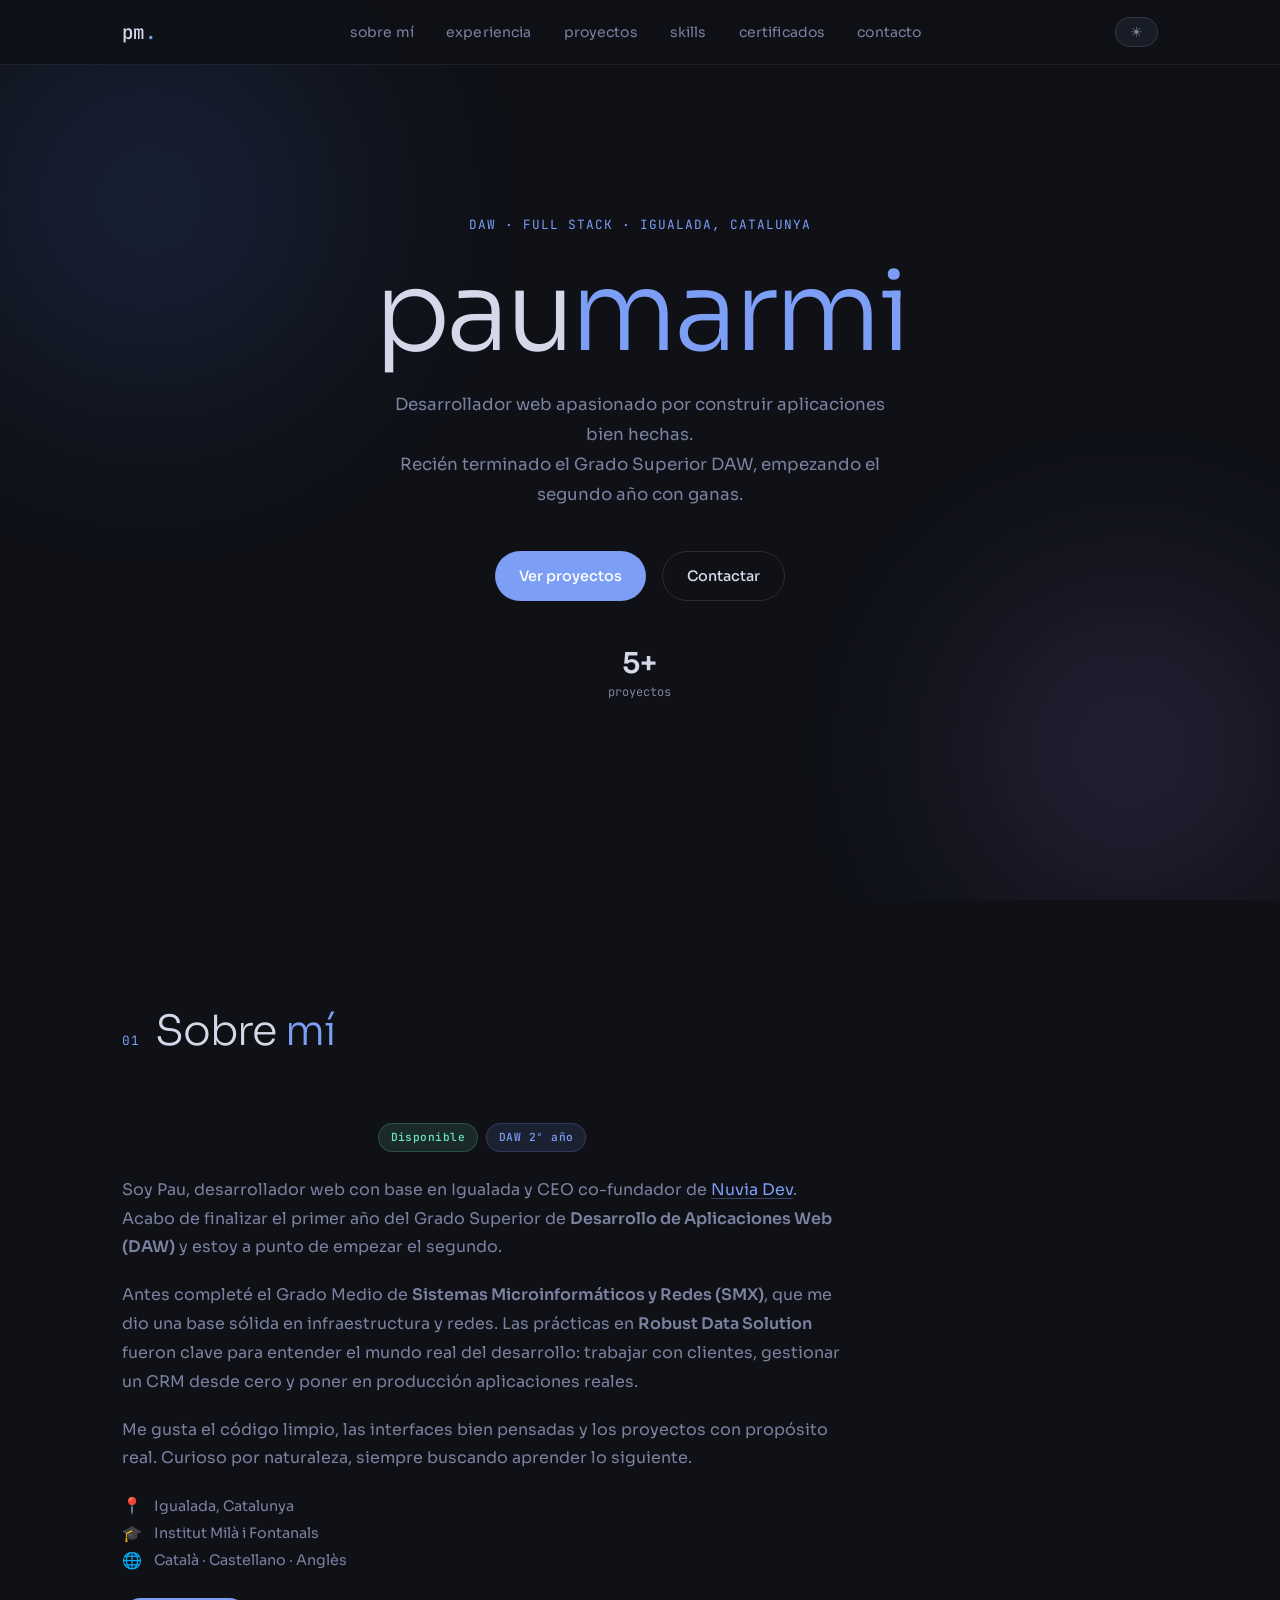
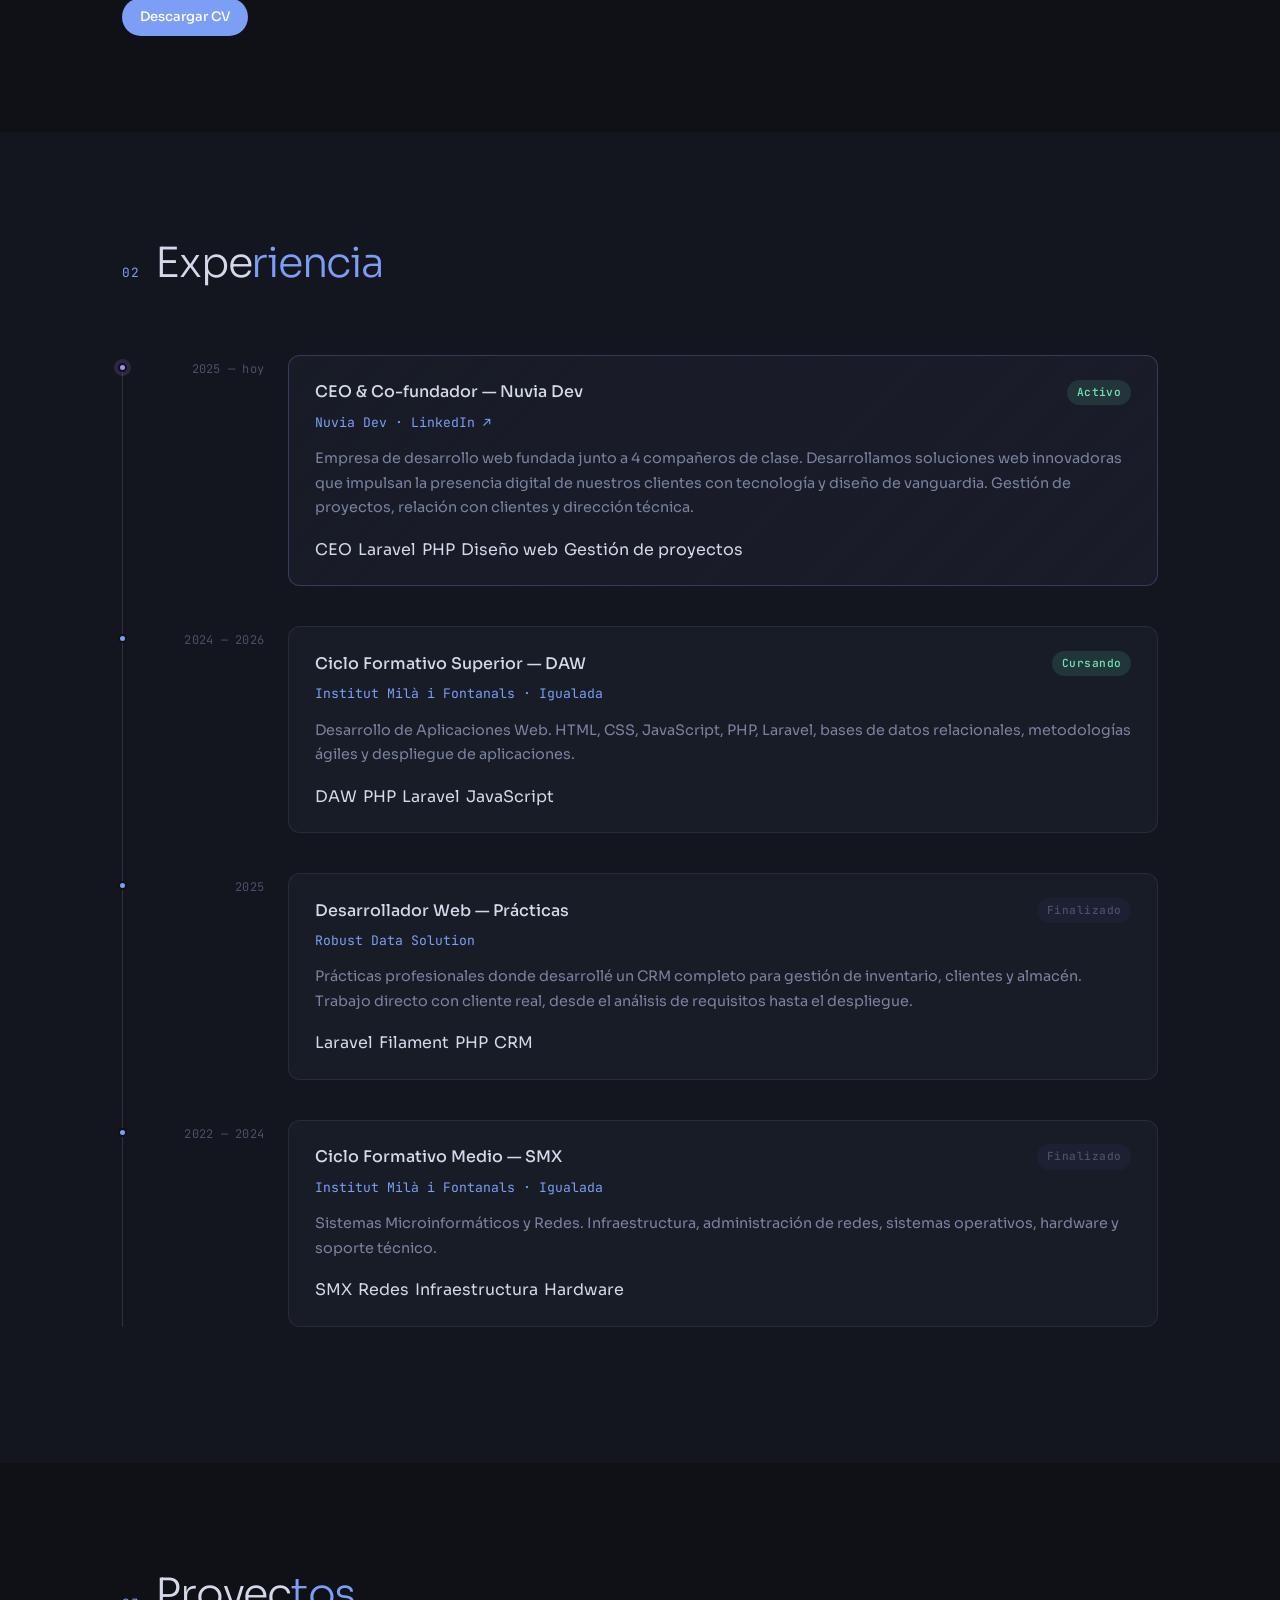
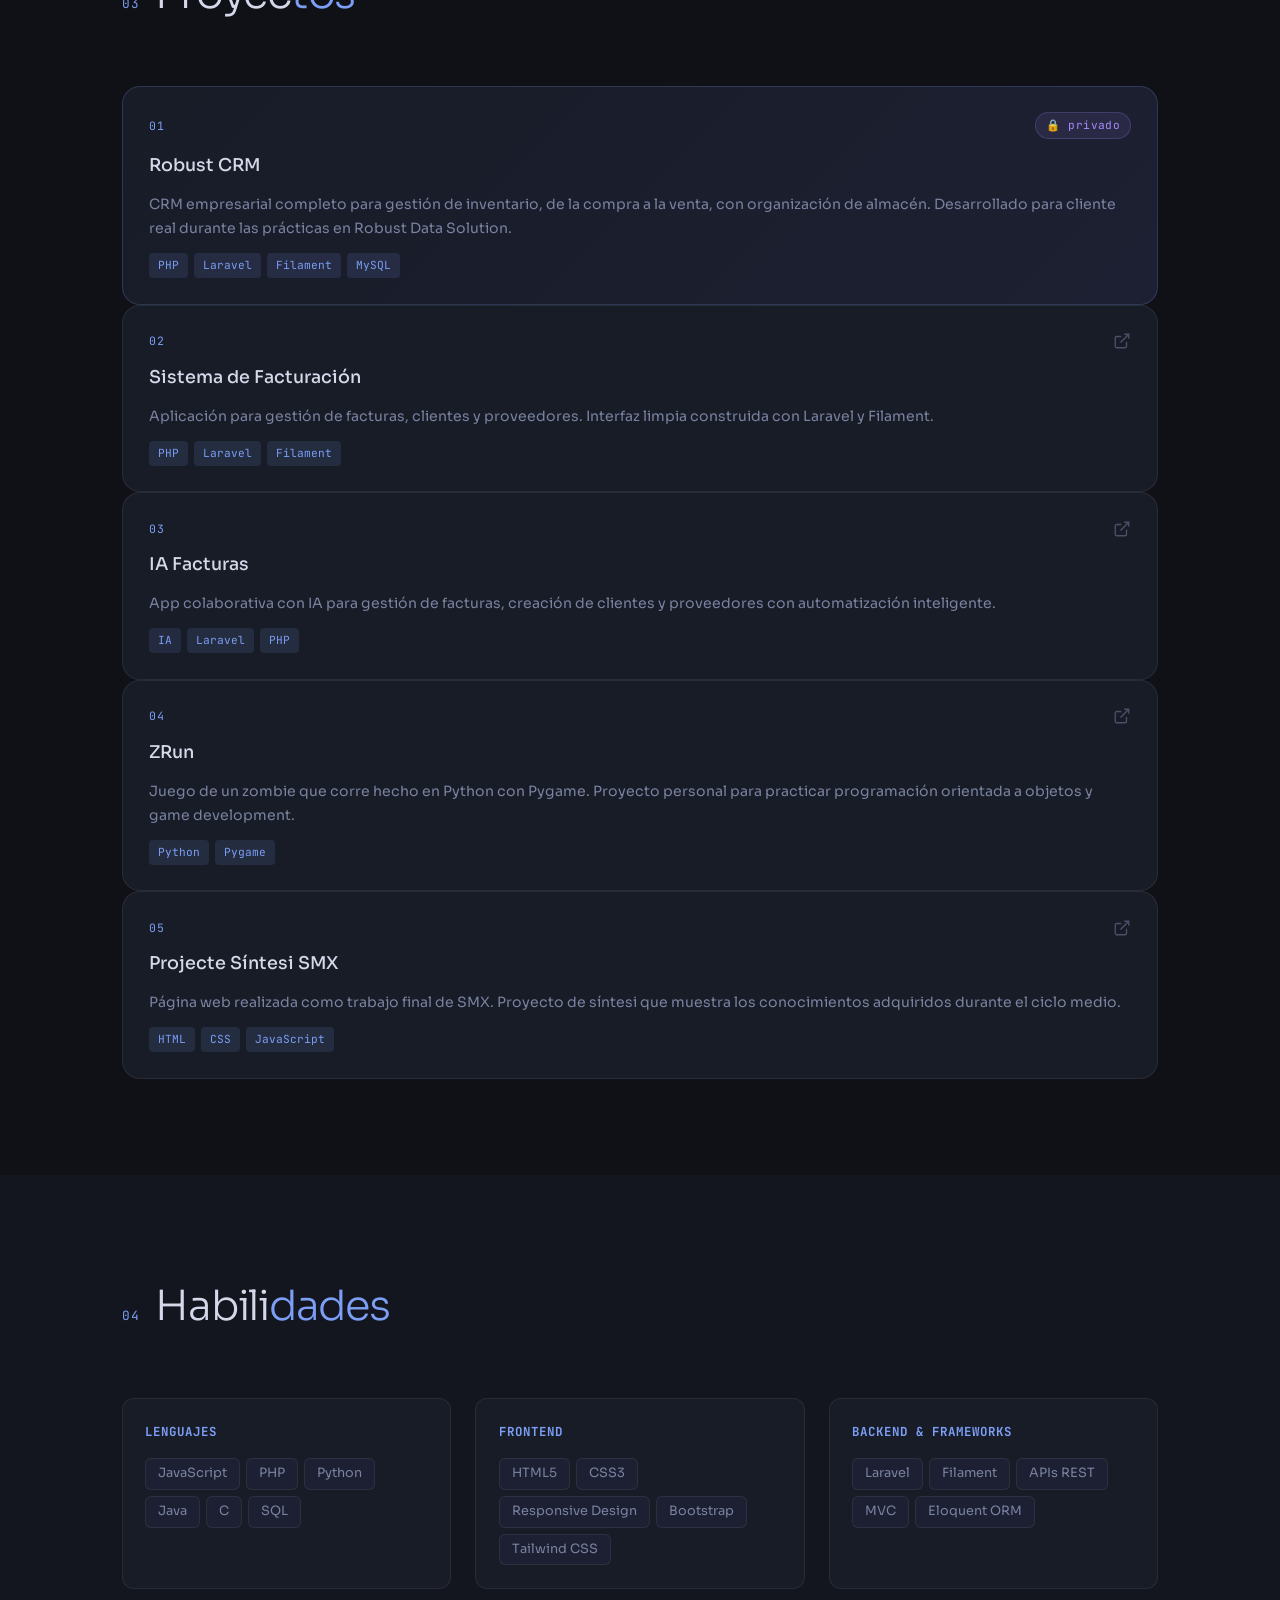
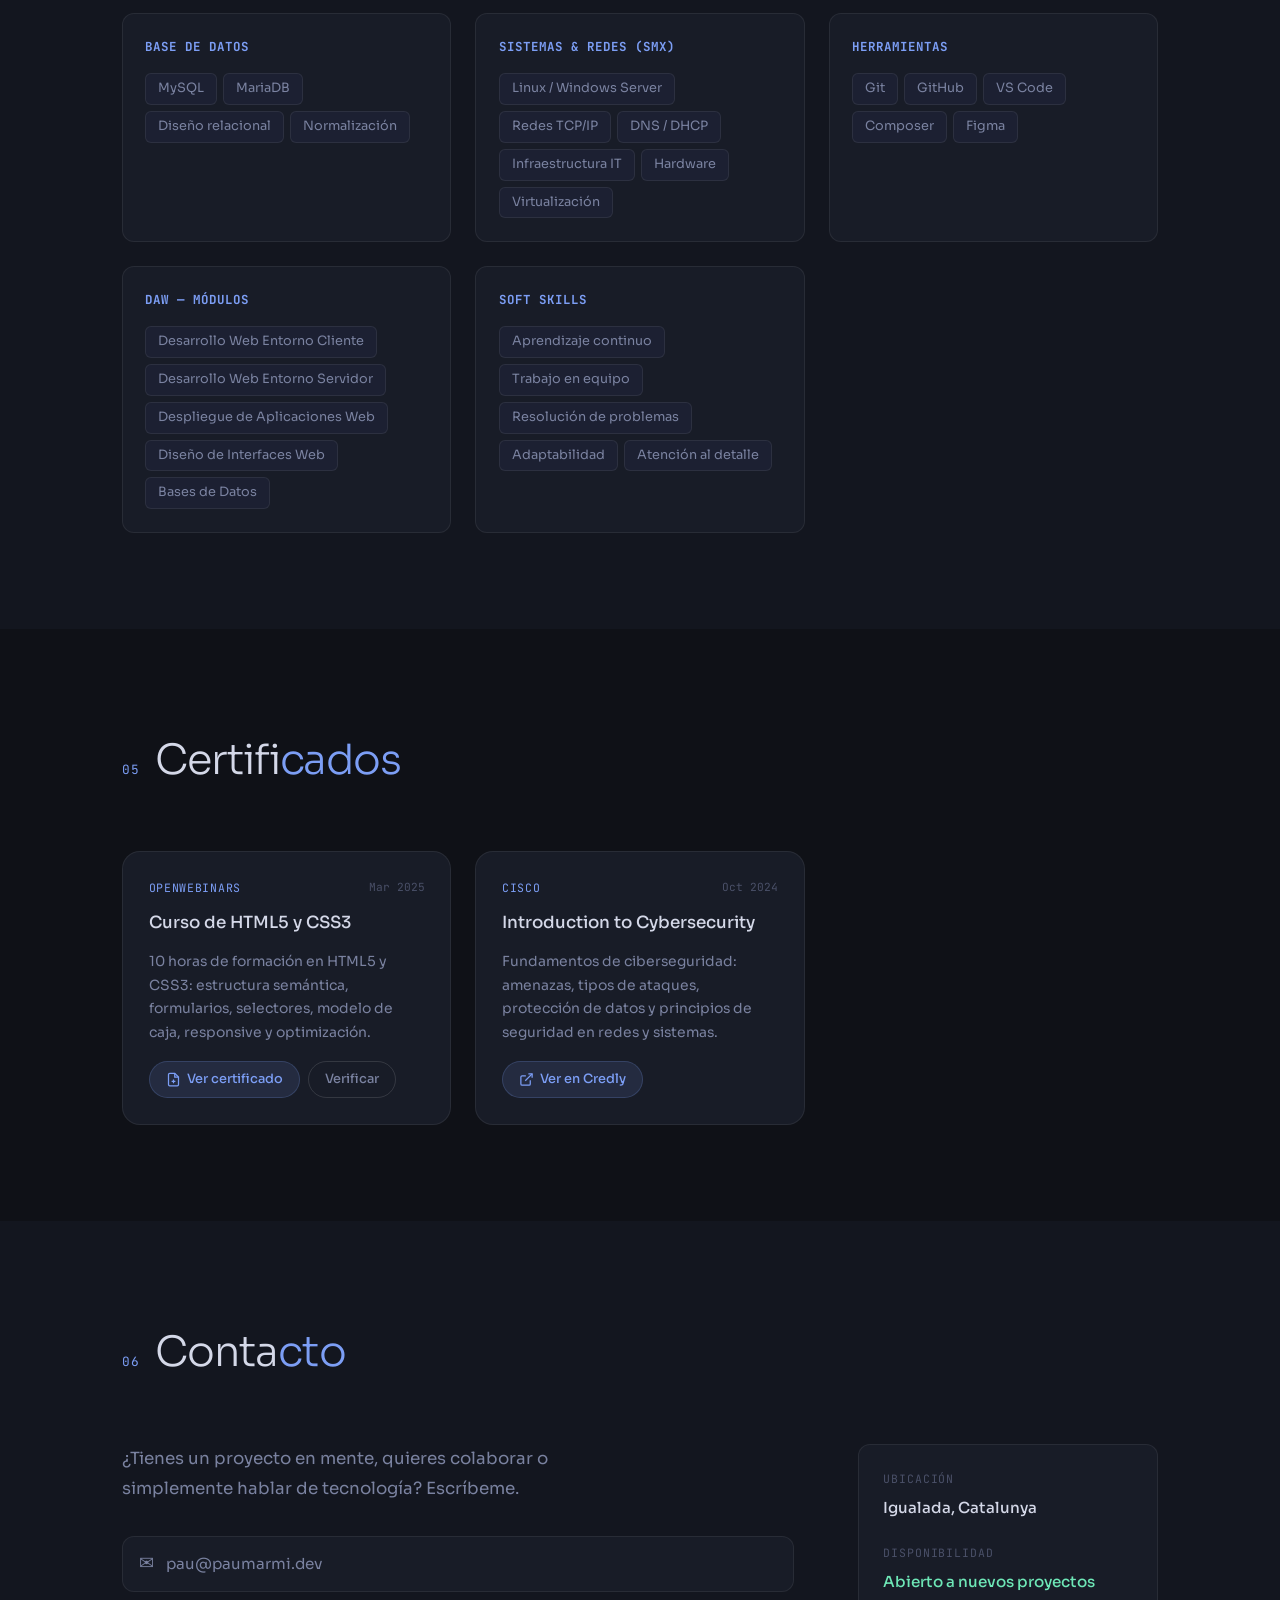
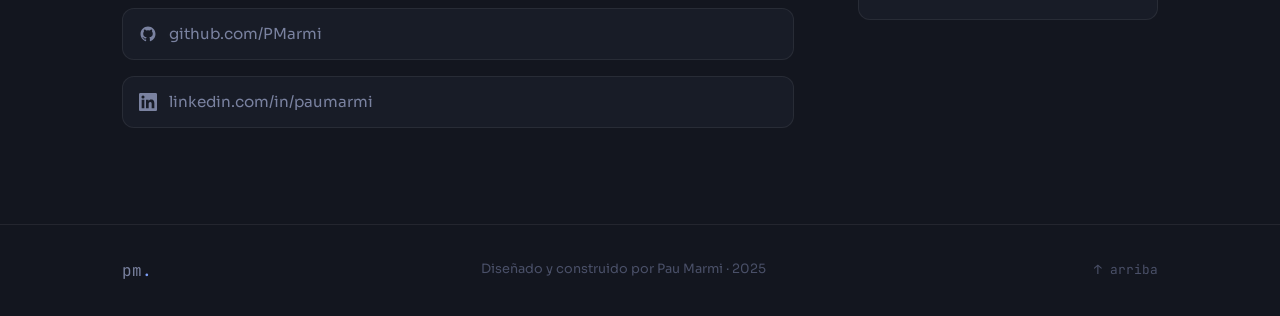
==== index.html @ 0e2d159b "Add files via upload" ====
<!DOCTYPE html>
<html lang="es" data-theme="dark">
<head>
  <meta charset="UTF-8" />
  <meta name="viewport" content="width=device-width, initial-scale=1.0" />
  <meta name="description" content="Pau Marmi — Desarrollador Web Full Stack. DAW, Laravel, PHP, Python, JavaScript." />
  <title>paumarmi — Desarrollador Web</title>
  <link rel="preconnect" href="https://fonts.googleapis.com" />
  <link rel="preconnect" href="https://fonts.gstatic.com" crossorigin />
  <link href="https://fonts.googleapis.com/css2?family=Sora:wght@300;400;500;600&family=JetBrains+Mono:wght@400;500&display=swap" rel="stylesheet" />
  <link rel="stylesheet" href="style.css" />
</head>
<body>

  <!-- NAV -->
  <nav class="nav" id="navbar">
    <div class="nav-inner">
      <a href="#inicio" class="nav-logo">pm<span class="dot">.</span></a>
      <ul class="nav-links">
        <li><a href="#sobre">sobre&nbsp;mí</a></li>
        <li><a href="#experiencia">experiencia</a></li>
        <li><a href="#proyectos">proyectos</a></li>
        <li><a href="#habilidades">skills</a></li>
        <li><a href="#certificados">certificados</a></li>
        <li><a href="#contacto">contacto</a></li>
      </ul>
      <div class="nav-right">
        <button class="theme-toggle" id="themeToggle" aria-label="Cambiar tema">
          <span class="icon-sun">☀</span>
          <span class="icon-moon">◑</span>
        </button>
        <button class="nav-burger" id="navBurger" aria-label="Menú">
          <span></span><span></span><span></span>
        </button>
      </div>
    </div>
    <div class="nav-mobile" id="navMobile">
      <a href="#sobre" onclick="closeMobile()">sobre mí</a>
      <a href="#experiencia" onclick="closeMobile()">experiencia</a>
      <a href="#proyectos" onclick="closeMobile()">proyectos</a>
      <a href="#habilidades" onclick="closeMobile()">skills</a>
      <a href="#certificados" onclick="closeMobile()">certificados</a>
      <a href="#contacto" onclick="closeMobile()">contacto</a>
    </div>
  </nav>

  <!-- HERO -->
  <section class="hero" id="inicio">
    <div class="hero-bg">
      <div class="hero-glow g1"></div>
      <div class="hero-glow g2"></div>
    </div>
    <div class="hero-content">
      <p class="hero-tag">DAW · Full Stack · Igualada, Catalunya</p>
      <h1 class="hero-name">
        <span class="hero-first">pau</span><span class="hero-last">marmi</span>
      </h1>
      <p class="hero-desc">
        Desarrollador web apasionado por construir aplicaciones bien hechas.<br>
        Recién terminado el Grado Superior DAW, empezando el segundo año con ganas.
      </p>
      <div class="hero-actions">
        <a href="#proyectos" class="btn btn-primary">Ver proyectos</a>
        <a href="#contacto" class="btn btn-ghost">Contactar</a>
      </div>
      <div class="hero-stats">
        <div class="stat"><span class="stat-num">5+</span><span class="stat-label">proyectos</span></div>
      </div>
    </div>
  </section>

  <!-- SOBRE MÍ -->
  <section class="section" id="sobre">
    <div class="container">
      <div class="section-header">
        <span class="section-num">01</span>
        <h2>Sobre <em>mí</em></h2>
      </div>
      <div class="about-solo">
        <div class="about-badges about-badges-top">
          <span class="badge badge-green">Disponible</span>
          <span class="badge badge-blue">DAW 2º año</span>
        </div>
        <div class="about-text">
          <p>
            Soy Pau, desarrollador web con base en Igualada y CEO co-fundador de <a href="https://www.linkedin.com/company/nuviadev/" target="_blank" class="inline-link">Nuvia Dev</a>. Acabo de finalizar el primer año del
            Grado Superior de <strong>Desarrollo de Aplicaciones Web (DAW)</strong> y estoy a punto de empezar el segundo.
          </p>
          <p>
            Antes completé el Grado Medio de <strong>Sistemas Microinformáticos y Redes (SMX)</strong>,
            que me dio una base sólida en infraestructura y redes. Las prácticas en
            <strong>Robust Data Solution</strong> fueron clave para entender el mundo real del desarrollo:
            trabajar con clientes, gestionar un CRM desde cero y poner en producción aplicaciones reales.
          </p>
          <p>
            Me gusta el código limpio, las interfaces bien pensadas y los proyectos con propósito real.
            Curioso por naturaleza, siempre buscando aprender lo siguiente.
          </p>
          <div class="about-details">
            <div class="detail-row">
              <span class="detail-icon">📍</span>
              <span>Igualada, Catalunya</span>
            </div>
            <div class="detail-row">
              <span class="detail-icon">🎓</span>
              <span>Institut Milà i Fontanals</span>
            </div>
            <div class="detail-row">
              <span class="detail-icon">🌐</span>
              <span>Català · Castellano · Anglès</span>
            </div>
          </div>
          <a href="cv_paumarmi.pdf" class="btn btn-primary btn-sm" download>Descargar CV</a>
        </div>
      </div>
    </div>
  </section>

  <!-- EXPERIENCIA -->
  <section class="section section-alt" id="experiencia">
    <div class="container">
      <div class="section-header">
        <span class="section-num">02</span>
        <h2>Expe<em>riencia</em></h2>
      </div>
      <div class="timeline">

        <div class="timeline-item">
          <div class="tl-marker tl-marker-accent"></div>
          <div class="tl-date">2025 — hoy</div>
          <div class="tl-card tl-card-featured">
            <div class="tl-header">
              <h3>CEO & Co-fundador — Nuvia Dev</h3>
              <span class="tl-badge tl-badge-current">Activo</span>
            </div>
            <p class="tl-org">
              <a href="https://www.linkedin.com/company/nuviadev/" target="_blank" class="tl-org-link">Nuvia Dev · LinkedIn ↗</a>
            </p>
            <p class="tl-desc">Empresa de desarrollo web fundada junto a 4 compañeros de clase. Desarrollamos soluciones web innovadoras que impulsan la presencia digital de nuestros clientes con tecnología y diseño de vanguardia. Gestión de proyectos, relación con clientes y dirección técnica.</p>
            <div class="tl-tags">
              <span>CEO</span><span>Laravel</span><span>PHP</span><span>Diseño web</span><span>Gestión de proyectos</span>
            </div>
          </div>
        </div>

        <div class="timeline-item">
          <div class="tl-marker"></div>
          <div class="tl-date">2024 — 2026</div>
          <div class="tl-card">
            <div class="tl-header">
              <h3>Ciclo Formativo Superior — DAW</h3>
              <span class="tl-badge tl-badge-current">Cursando</span>
            </div>
            <p class="tl-org">Institut Milà i Fontanals · Igualada</p>
            <p class="tl-desc">Desarrollo de Aplicaciones Web. HTML, CSS, JavaScript, PHP, Laravel, bases de datos relacionales, metodologías ágiles y despliegue de aplicaciones.</p>
            <div class="tl-tags">
              <span>DAW</span><span>PHP</span><span>Laravel</span><span>JavaScript</span>
            </div>
          </div>
        </div>

        <div class="timeline-item">
          <div class="tl-marker"></div>
          <div class="tl-date">2025</div>
          <div class="tl-card">
            <div class="tl-header">
              <h3>Desarrollador Web — Prácticas</h3>
              <span class="tl-badge tl-badge-done">Finalizado</span>
            </div>
            <p class="tl-org">Robust Data Solution</p>
            <p class="tl-desc">Prácticas profesionales donde desarrollé un CRM completo para gestión de inventario, clientes y almacén. Trabajo directo con cliente real, desde el análisis de requisitos hasta el despliegue.</p>
            <div class="tl-tags">
              <span>Laravel</span><span>Filament</span><span>PHP</span><span>CRM</span>
            </div>
          </div>
        </div>

        <div class="timeline-item">
          <div class="tl-marker"></div>
          <div class="tl-date">2022 — 2024</div>
          <div class="tl-card">
            <div class="tl-header">
              <h3>Ciclo Formativo Medio — SMX</h3>
              <span class="tl-badge tl-badge-done">Finalizado</span>
            </div>
            <p class="tl-org">Institut Milà i Fontanals · Igualada</p>
            <p class="tl-desc">Sistemas Microinformáticos y Redes. Infraestructura, administración de redes, sistemas operativos, hardware y soporte técnico.</p>
            <div class="tl-tags">
              <span>SMX</span><span>Redes</span><span>Infraestructura</span><span>Hardware</span>
            </div>
          </div>
        </div>

      </div>
    </div>
  </section>

  <!-- PROYECTOS -->
  <section class="section" id="proyectos">
    <div class="container">
      <div class="section-header">
        <span class="section-num">03</span>
        <h2>Proyec<em>tos</em></h2>
      </div>
      <div class="projects-grid">

        <article class="project-card project-featured">
          <div class="project-top">
            <span class="project-num">01</span>
            <span class="project-private" title="Repositorio privado — proyecto de cliente">🔒 privado</span>
          </div>
          <h3>Robust CRM</h3>
          <p>CRM empresarial completo para gestión de inventario, de la compra a la venta, con organización de almacén. Desarrollado para cliente real durante las prácticas en Robust Data Solution.</p>
          <div class="project-tags">
            <span>PHP</span><span>Laravel</span><span>Filament</span><span>MySQL</span>
          </div>
          <img src="imagen_proyecto_robust_crm.png" alt="Robust CRM screenshot" class="project-img" onerror="this.style.display='none'" />
        </article>

        <article class="project-card">
          <div class="project-top">
            <span class="project-num">02</span>
            <a href="https://github.com/PMarmi/facturacion" target="_blank" class="project-link" aria-label="Ver en GitHub">
              <svg width="18" height="18" viewBox="0 0 24 24" fill="none" stroke="currentColor" stroke-width="1.8"><path d="M18 13v6a2 2 0 0 1-2 2H5a2 2 0 0 1-2-2V8a2 2 0 0 1 2-2h6"/><polyline points="15 3 21 3 21 9"/><line x1="10" y1="14" x2="21" y2="3"/></svg>
            </a>
          </div>
          <h3>Sistema de Facturación</h3>
          <p>Aplicación para gestión de facturas, clientes y proveedores. Interfaz limpia construida con Laravel y Filament.</p>
          <div class="project-tags">
            <span>PHP</span><span>Laravel</span><span>Filament</span>
          </div>
          <img src="imagen_proyecto_facturacion.png" alt="Facturación screenshot" class="project-img" onerror="this.style.display='none'" />
        </article>

        <article class="project-card">
          <div class="project-top">
            <span class="project-num">03</span>
            <a href="https://github.com/albertlens/ia-facturas" target="_blank" class="project-link" aria-label="Ver en GitHub">
              <svg width="18" height="18" viewBox="0 0 24 24" fill="none" stroke="currentColor" stroke-width="1.8"><path d="M18 13v6a2 2 0 0 1-2 2H5a2 2 0 0 1-2-2V8a2 2 0 0 1 2-2h6"/><polyline points="15 3 21 3 21 9"/><line x1="10" y1="14" x2="21" y2="3"/></svg>
            </a>
          </div>
          <h3>IA Facturas</h3>
          <p>App colaborativa con IA para gestión de facturas, creación de clientes y proveedores con automatización inteligente.</p>
          <div class="project-tags">
            <span>IA</span><span>Laravel</span><span>PHP</span>
          </div>
          <img src="imagen_proyecto_ia_facturas.png" alt="IA Facturas screenshot" class="project-img" onerror="this.style.display='none'" />
        </article>

        <article class="project-card">
          <div class="project-top">
            <span class="project-num">04</span>
            <a href="https://github.com/PMarmi/zrun" target="_blank" class="project-link" aria-label="Ver en GitHub">
              <svg width="18" height="18" viewBox="0 0 24 24" fill="none" stroke="currentColor" stroke-width="1.8"><path d="M18 13v6a2 2 0 0 1-2 2H5a2 2 0 0 1-2-2V8a2 2 0 0 1 2-2h6"/><polyline points="15 3 21 3 21 9"/><line x1="10" y1="14" x2="21" y2="3"/></svg>
            </a>
          </div>
          <h3>ZRun</h3>
          <p>Juego de un zombie que corre hecho en Python con Pygame. Proyecto personal para practicar programación orientada a objetos y game development.</p>
          <div class="project-tags">
            <span>Python</span><span>Pygame</span>
          </div>
          <img src="imagen_proyecto_zrun.png" alt="ZRun screenshot" class="project-img" onerror="this.style.display='none'" />
        </article>

        <article class="project-card">
          <div class="project-top">
            <span class="project-num">05</span>
            <a href="https://github.com/derekposadas/Projecte-2-Sintesi" target="_blank" class="project-link" aria-label="Ver en GitHub">
              <svg width="18" height="18" viewBox="0 0 24 24" fill="none" stroke="currentColor" stroke-width="1.8"><path d="M18 13v6a2 2 0 0 1-2 2H5a2 2 0 0 1-2-2V8a2 2 0 0 1 2-2h6"/><polyline points="15 3 21 3 21 9"/><line x1="10" y1="14" x2="21" y2="3"/></svg>
            </a>
          </div>
          <h3>Projecte Síntesi SMX</h3>
          <p>Página web realizada como trabajo final de SMX. Proyecto de síntesi que muestra los conocimientos adquiridos durante el ciclo medio.</p>
          <div class="project-tags">
            <span>HTML</span><span>CSS</span><span>JavaScript</span>
          </div>
          <img src="imagen_proyecto_sintesi_smx.png" alt="Projecte Síntesi screenshot" class="project-img" onerror="this.style.display='none'" />
        </article>

      </div>
    </div>
  </section>

  <!-- HABILIDADES -->
  <section class="section section-alt" id="habilidades">
    <div class="container">
      <div class="section-header">
        <span class="section-num">04</span>
        <h2>Habili<em>dades</em></h2>
      </div>
      <div class="skills-grid">
        <div class="skill-group">
          <h4>Lenguajes</h4>
          <div class="skill-list">
            <span class="skill-tag">JavaScript</span>
            <span class="skill-tag">PHP</span>
            <span class="skill-tag">Python</span>
            <span class="skill-tag">Java</span>
            <span class="skill-tag">C</span>
            <span class="skill-tag">SQL</span>
          </div>
        </div>
        <div class="skill-group">
          <h4>Frontend</h4>
          <div class="skill-list">
            <span class="skill-tag">HTML5</span>
            <span class="skill-tag">CSS3</span>
            <span class="skill-tag">Responsive Design</span>
            <span class="skill-tag">Bootstrap</span>
            <span class="skill-tag">Tailwind CSS</span>
          </div>
        </div>
        <div class="skill-group">
          <h4>Backend & Frameworks</h4>
          <div class="skill-list">
            <span class="skill-tag">Laravel</span>
            <span class="skill-tag">Filament</span>
            <span class="skill-tag">APIs REST</span>
            <span class="skill-tag">MVC</span>
            <span class="skill-tag">Eloquent ORM</span>
          </div>
        </div>
        <div class="skill-group">
          <h4>Base de datos</h4>
          <div class="skill-list">
            <span class="skill-tag">MySQL</span>
            <span class="skill-tag">MariaDB</span>
            <span class="skill-tag">Diseño relacional</span>
            <span class="skill-tag">Normalización</span>
          </div>
        </div>
        <div class="skill-group">
          <h4>Sistemas & Redes (SMX)</h4>
          <div class="skill-list">
            <span class="skill-tag">Linux / Windows Server</span>
            <span class="skill-tag">Redes TCP/IP</span>
            <span class="skill-tag">DNS / DHCP</span>
            <span class="skill-tag">Infraestructura IT</span>
            <span class="skill-tag">Hardware</span>
            <span class="skill-tag">Virtualización</span>
          </div>
        </div>
        <div class="skill-group">
          <h4>Herramientas</h4>
          <div class="skill-list">
            <span class="skill-tag">Git</span>
            <span class="skill-tag">GitHub</span>
            <span class="skill-tag">VS Code</span>
            <span class="skill-tag">Composer</span>
            <span class="skill-tag">Figma</span>
          </div>
        </div>
        <div class="skill-group">
          <h4>DAW — Módulos</h4>
          <div class="skill-list">
            <span class="skill-tag">Desarrollo Web Entorno Cliente</span>
            <span class="skill-tag">Desarrollo Web Entorno Servidor</span>
            <span class="skill-tag">Despliegue de Aplicaciones Web</span>
            <span class="skill-tag">Diseño de Interfaces Web</span>
            <span class="skill-tag">Bases de Datos</span>
          </div>
        </div>
        <div class="skill-group">
          <h4>Soft Skills</h4>
          <div class="skill-list">
            <span class="skill-tag">Aprendizaje continuo</span>
            <span class="skill-tag">Trabajo en equipo</span>
            <span class="skill-tag">Resolución de problemas</span>
            <span class="skill-tag">Adaptabilidad</span>
            <span class="skill-tag">Atención al detalle</span>
          </div>
        </div>
      </div>
    </div>
  </section>

  <!-- CERTIFICADOS -->
  <section class="section" id="certificados">
    <div class="container">
      <div class="section-header">
        <span class="section-num">05</span>
        <h2>Certifi<em>cados</em></h2>
      </div>
      <div class="certs-grid">

        <div class="cert-card">
          <div class="cert-top">
            <span class="cert-issuer">OpenWebinars</span>
            <span class="cert-date">Mar 2025</span>
          </div>
          <h3>Curso de HTML5 y CSS3</h3>
          <p>10 horas de formación en HTML5 y CSS3: estructura semántica, formularios, selectores, modelo de caja, responsive y optimización.</p>
          <div class="cert-actions">
            <a href="certificado_curso_de_html5_y_css3.pdf" target="_blank" class="cert-btn cert-btn-primary">
              <svg width="15" height="15" viewBox="0 0 24 24" fill="none" stroke="currentColor" stroke-width="2"><path d="M14 2H6a2 2 0 0 0-2 2v16a2 2 0 0 0 2 2h12a2 2 0 0 0 2-2V8z"/><polyline points="14 2 14 8 20 8"/><line x1="12" y1="18" x2="12" y2="12"/><line x1="9" y1="15" x2="15" y2="15"/></svg>
              Ver certificado
            </a>
            <a href="https://openwebinars.net/cert/sIab" target="_blank" class="cert-btn cert-btn-ghost">
              Verificar
            </a>
          </div>
        </div>

        <div class="cert-card">
          <div class="cert-top">
            <span class="cert-issuer">Cisco</span>
            <span class="cert-date">Oct 2024</span>
          </div>
          <h3>Introduction to Cybersecurity</h3>
          <p>Fundamentos de ciberseguridad: amenazas, tipos de ataques, protección de datos y principios de seguridad en redes y sistemas.</p>
          <div class="cert-actions">
            <a href="https://www.credly.com/badges/95e09589-e52e-4ddd-acd2-b9c116350828/linked_in_profile" target="_blank" class="cert-btn cert-btn-primary">
              <svg width="15" height="15" viewBox="0 0 24 24" fill="none" stroke="currentColor" stroke-width="2"><path d="M18 13v6a2 2 0 0 1-2 2H5a2 2 0 0 1-2-2V8a2 2 0 0 1 2-2h6"/><polyline points="15 3 21 3 21 9"/><line x1="10" y1="14" x2="21" y2="3"/></svg>
              Ver en Credly
            </a>
          </div>
        </div>

      </div>
    </div>
  </section>

  <!-- CONTACTO -->
  <section class="section section-alt" id="contacto">
    <div class="container">
      <div class="section-header">
        <span class="section-num">06</span>
        <h2>Conta<em>cto</em></h2>
      </div>
      <div class="contact-wrap">
        <div class="contact-text">
          <p>¿Tienes un proyecto en mente, quieres colaborar o simplemente hablar de tecnología? Escríbeme.</p>
          <div class="contact-links">
            <a href="mailto:pau@paumarmi.dev" class="contact-link">
              <span class="contact-icon">✉</span>
              <span>pau@paumarmi.dev</span>
            </a>
            <a href="https://github.com/PMarmi" target="_blank" class="contact-link">
              <svg width="18" height="18" viewBox="0 0 24 24" fill="currentColor"><path d="M12 2C6.477 2 2 6.484 2 12.017c0 4.425 2.865 8.18 6.839 9.504.5.092.682-.217.682-.483 0-.237-.008-.868-.013-1.703-2.782.605-3.369-1.343-3.369-1.343-.454-1.158-1.11-1.466-1.11-1.466-.908-.62.069-.608.069-.608 1.003.07 1.531 1.032 1.531 1.032.892 1.53 2.341 1.088 2.91.832.092-.647.35-1.088.636-1.338-2.22-.253-4.555-1.113-4.555-4.951 0-1.093.39-1.988 1.029-2.688-.103-.253-.446-1.272.098-2.65 0 0 .84-.27 2.75 1.026A9.564 9.564 0 0 1 12 6.844a9.59 9.59 0 0 1 2.504.337c1.909-1.296 2.747-1.027 2.747-1.027.546 1.379.202 2.398.1 2.651.64.7 1.028 1.595 1.028 2.688 0 3.848-2.339 4.695-4.566 4.943.359.309.678.92.678 1.855 0 1.338-.012 2.419-.012 2.747 0 .268.18.58.688.482A10.02 10.02 0 0 0 22 12.017C22 6.484 17.522 2 12 2z"/></svg>
              <span>github.com/PMarmi</span>
            </a>
            <a href="https://www.linkedin.com/in/paumarmi/" target="_blank" class="contact-link">
              <svg width="18" height="18" viewBox="0 0 24 24" fill="currentColor"><path d="M20.447 20.452h-3.554v-5.569c0-1.328-.027-3.037-1.852-3.037-1.853 0-2.136 1.445-2.136 2.939v5.667H9.351V9h3.414v1.561h.046c.477-.9 1.637-1.85 3.37-1.85 3.601 0 4.267 2.37 4.267 5.455v6.286zM5.337 7.433a2.062 2.062 0 0 1-2.063-2.065 2.064 2.064 0 1 1 2.063 2.065zm1.782 13.019H3.555V9h3.564v11.452zM22.225 0H1.771C.792 0 0 .774 0 1.729v20.542C0 23.227.792 24 1.771 24h20.451C23.2 24 24 23.227 24 22.271V1.729C24 .774 23.2 0 22.222 0h.003z"/></svg>
              <span>linkedin.com/in/paumarmi</span>
            </a>
          </div>
        </div>
        <div class="contact-location">
          <div class="location-card">
            <span class="location-label">Ubicación</span>
            <span class="location-value">Igualada, Catalunya</span>
            <span class="location-label" style="margin-top:1rem">Disponibilidad</span>
            <span class="location-value avail">Abierto a nuevos proyectos</span>
          </div>
        </div>
      </div>
    </div>
  </section>

  <!-- FOOTER -->
  <footer class="footer">
    <div class="container footer-inner">
      <span class="footer-logo">pm<span class="dot">.</span></span>
      <span class="footer-copy">Diseñado y construido por Pau Marmi · 2025</span>
      <a href="#inicio" class="footer-top">↑ arriba</a>
    </div>
  </footer>

  <script src="main.js"></script>
</body>
</html>
---- style.css ----
/* ============================================
   PAUMARMI — CSS
   Comfortable, low-contrast, soft palette
   ============================================ */

:root {
  --font: 'Sora', sans-serif;
  --mono: 'JetBrains Mono', monospace;

  /* DARK (default) */
  --bg:          #0f1117;
  --bg-alt:      #13161f;
  --bg-card:     #181c27;
  --bg-card2:    #1c2032;
  --border:      rgba(255,255,255,0.07);
  --border-md:   rgba(255,255,255,0.12);
  --text:        #d4d8e8;
  --text-muted:  #7a82a0;
  --text-dim:    #4a5068;
  --accent:      #7c9ef5;
  --accent-soft: rgba(124,158,245,0.12);
  --accent2:     #a78bfa;
  --green:       #6ee7b7;
  --green-soft:  rgba(110,231,183,0.12);
  --radius-sm:   6px;
  --radius:      12px;
  --radius-lg:   18px;
  --shadow:      0 4px 24px rgba(0,0,0,0.35);
  --nav-bg:      rgba(15,17,23,0.85);
  --transition:  0.22s ease;
}

[data-theme="light"] {
  --bg:          #f5f6fa;
  --bg-alt:      #eef0f7;
  --bg-card:     #ffffff;
  --bg-card2:    #f0f2fb;
  --border:      rgba(0,0,0,0.07);
  --border-md:   rgba(0,0,0,0.12);
  --text:        #1e2133;
  --text-muted:  #5a6080;
  --text-dim:    #9a9fb8;
  --accent:      #3b6cf0;
  --accent-soft: rgba(59,108,240,0.1);
  --accent2:     #7c3aed;
  --green:       #059669;
  --green-soft:  rgba(5,150,105,0.1);
  --shadow:      0 4px 24px rgba(0,0,0,0.08);
  --nav-bg:      rgba(245,246,250,0.85);
}

*, *::before, *::after { box-sizing: border-box; margin: 0; padding: 0; }

html {
  scroll-behavior: smooth;
  scroll-padding-top: 72px;
}

body {
  font-family: var(--font);
  background: var(--bg);
  color: var(--text);
  font-size: 16px;
  line-height: 1.7;
  transition: background var(--transition), color var(--transition);
  -webkit-font-smoothing: antialiased;
}

a { color: inherit; text-decoration: none; }
img { max-width: 100%; border-radius: var(--radius); }
strong { font-weight: 600; }

/* ============ NAV ============ */
.nav {
  position: fixed;
  top: 0; left: 0; right: 0;
  z-index: 100;
  background: var(--nav-bg);
  backdrop-filter: blur(14px);
  -webkit-backdrop-filter: blur(14px);
  border-bottom: 1px solid var(--border);
  transition: background var(--transition);
}

.nav-inner {
  max-width: 1100px;
  margin: 0 auto;
  padding: 0 2rem;
  height: 64px;
  display: flex;
  align-items: center;
  justify-content: space-between;
  gap: 2rem;
}

.nav-logo {
  font-family: var(--mono);
  font-size: 1.2rem;
  font-weight: 500;
  color: var(--text);
  letter-spacing: -0.03em;
}

.dot { color: var(--accent); }

.nav-links {
  display: flex;
  list-style: none;
  gap: 2rem;
}

.nav-links a {
  font-size: 0.875rem;
  color: var(--text-muted);
  transition: color var(--transition);
  letter-spacing: 0.01em;
}

.nav-links a:hover { color: var(--text); }

.nav-right {
  display: flex;
  align-items: center;
  gap: 0.75rem;
}

.theme-toggle {
  background: var(--bg-card);
  border: 1px solid var(--border-md);
  border-radius: 50px;
  padding: 6px 14px;
  cursor: pointer;
  color: var(--text-muted);
  font-size: 0.9rem;
  display: flex;
  align-items: center;
  gap: 6px;
  transition: all var(--transition);
}

.theme-toggle:hover {
  border-color: var(--accent);
  color: var(--accent);
}

[data-theme="dark"] .icon-sun { display: inline; }
[data-theme="dark"] .icon-moon { display: none; }
[data-theme="light"] .icon-sun { display: none; }
[data-theme="light"] .icon-moon { display: inline; }

.nav-burger {
  display: none;
  flex-direction: column;
  gap: 5px;
  background: none;
  border: none;
  cursor: pointer;
  padding: 4px;
}

.nav-burger span {
  display: block;
  width: 22px;
  height: 2px;
  background: var(--text-muted);
  border-radius: 2px;
  transition: all var(--transition);
}

.nav-mobile {
  display: none;
  flex-direction: column;
  padding: 1rem 2rem 1.5rem;
  gap: 1rem;
  border-top: 1px solid var(--border);
}

.nav-mobile a {
  font-size: 0.95rem;
  color: var(--text-muted);
  transition: color var(--transition);
}

.nav-mobile a:hover { color: var(--text); }
.nav-mobile.open { display: flex; }

/* ============ HERO ============ */
.hero {
  min-height: 100vh;
  display: flex;
  align-items: center;
  justify-content: center;
  position: relative;
  overflow: hidden;
  padding: 80px 2rem 4rem;
}

.hero-bg {
  position: absolute;
  inset: 0;
  pointer-events: none;
}

.hero-glow {
  position: absolute;
  border-radius: 50%;
  filter: blur(80px);
  opacity: 0.18;
}

.g1 {
  width: 600px; height: 600px;
  background: radial-gradient(circle, #4f7ef5 0%, transparent 70%);
  top: -100px; left: -150px;
}

.g2 {
  width: 500px; height: 500px;
  background: radial-gradient(circle, #a78bfa 0%, transparent 70%);
  bottom: -100px; right: -100px;
}

[data-theme="light"] .hero-glow { opacity: 0.1; }

.hero-content {
  max-width: 720px;
  text-align: center;
  position: relative;
  z-index: 1;
  animation: fadeUp 0.7s ease both;
}

.hero-tag {
  font-family: var(--mono);
  font-size: 0.8rem;
  color: var(--accent);
  letter-spacing: 0.08em;
  text-transform: uppercase;
  margin-bottom: 1.5rem;
  opacity: 0;
  animation: fadeUp 0.6s ease 0.1s both;
}

.hero-name {
  font-size: clamp(3.5rem, 10vw, 7rem);
  font-weight: 300;
  line-height: 0.95;
  letter-spacing: -0.04em;
  margin-bottom: 1.5rem;
  opacity: 0;
  animation: fadeUp 0.6s ease 0.2s both;
}

.hero-first {
  color: var(--text);
}

.hero-last {
  color: var(--accent);
}

.hero-desc {
  font-size: 1.05rem;
  color: var(--text-muted);
  max-width: 520px;
  margin: 0 auto 2.5rem;
  line-height: 1.8;
  opacity: 0;
  animation: fadeUp 0.6s ease 0.3s both;
}

.hero-actions {
  display: flex;
  gap: 1rem;
  justify-content: center;
  flex-wrap: wrap;
  margin-bottom: 3rem;
  opacity: 0;
  animation: fadeUp 0.6s ease 0.4s both;
}

.hero-stats {
  display: flex;
  align-items: center;
  justify-content: center;
  gap: 2rem;
  opacity: 0;
  animation: fadeUp 0.6s ease 0.5s both;
}

.stat { text-align: center; }

.stat-num {
  display: block;
  font-size: 1.8rem;
  font-weight: 600;
  color: var(--text);
  line-height: 1;
}

.stat-label {
  display: block;
  font-size: 0.75rem;
  color: var(--text-muted);
  margin-top: 4px;
  font-family: var(--mono);
}

.stat-divider {
  width: 1px;
  height: 40px;
  background: var(--border-md);
}

.hero-scroll {
  position: absolute;
  bottom: 2.5rem;
  left: 50%;
  transform: translateX(-50%);
  display: flex;
  flex-direction: column;
  align-items: center;
  gap: 8px;
  color: var(--text-dim);
  font-size: 0.7rem;
  font-family: var(--mono);
  letter-spacing: 0.1em;
  text-transform: uppercase;
  opacity: 0;
  animation: fadeIn 1s ease 1s both;
}

.scroll-line {
  width: 1px;
  height: 40px;
  background: linear-gradient(to bottom, var(--accent), transparent);
  animation: scrollPulse 2s ease-in-out infinite;
}

/* ============ BUTTONS ============ */
.btn {
  display: inline-flex;
  align-items: center;
  gap: 8px;
  padding: 12px 24px;
  border-radius: 50px;
  font-size: 0.9rem;
  font-weight: 500;
  font-family: var(--font);
  cursor: pointer;
  transition: all var(--transition);
  border: none;
  text-decoration: none;
}

.btn-primary {
  background: var(--accent);
  color: #fff;
}

.btn-primary:hover {
  background: var(--accent2);
  transform: translateY(-2px);
  box-shadow: 0 8px 24px rgba(124,158,245,0.3);
}

.btn-ghost {
  background: transparent;
  color: var(--text);
  border: 1px solid var(--border-md);
}

.btn-ghost:hover {
  background: var(--bg-card);
  border-color: var(--accent);
  color: var(--accent);
  transform: translateY(-2px);
}

.btn-sm {
  padding: 8px 18px;
  font-size: 0.82rem;
  border-radius: 50px;
  margin-top: 1.5rem;
}

/* ============ SECTIONS ============ */
.section {
  padding: 6rem 0;
}

.section-alt {
  background: var(--bg-alt);
}

.container {
  max-width: 1100px;
  margin: 0 auto;
  padding: 0 2rem;
}

.section-header {
  display: flex;
  align-items: baseline;
  gap: 1rem;
  margin-bottom: 3.5rem;
}

.section-num {
  font-family: var(--mono);
  font-size: 0.8rem;
  color: var(--accent);
  letter-spacing: 0.05em;
}

.section-header h2 {
  font-size: clamp(1.8rem, 4vw, 2.6rem);
  font-weight: 300;
  letter-spacing: -0.03em;
  color: var(--text);
}

.section-header h2 em {
  font-style: normal;
  color: var(--accent);
}

/* ============ ABOUT ============ */
.about-solo {
  max-width: 720px;
}

.about-badges-top {
  display: flex;
  gap: 8px;
  margin-bottom: 1.5rem;
}

.about-grid {
  display: grid;
  grid-template-columns: 280px 1fr;
  gap: 4rem;
  align-items: start;
}

.about-photo-wrap {
  display: flex;
  flex-direction: column;
  align-items: center;
  gap: 1rem;
}

.about-photo-frame {
  width: 240px;
  height: 280px;
  border-radius: var(--radius-lg);
  overflow: hidden;
  border: 1px solid var(--border-md);
  background: var(--bg-card);
  position: relative;
}

.about-photo {
  width: 100%;
  height: 100%;
  object-fit: cover;
  border-radius: 0;
}

.about-photo-placeholder {
  width: 100%;
  height: 100%;
  align-items: center;
  justify-content: center;
  font-size: 3rem;
  font-weight: 300;
  color: var(--accent);
  letter-spacing: -0.05em;
  background: var(--bg-card2);
}

.about-badges {
  display: flex;
  gap: 8px;
  flex-wrap: wrap;
  justify-content: center;
}

.badge {
  font-family: var(--mono);
  font-size: 0.7rem;
  padding: 4px 12px;
  border-radius: 50px;
  font-weight: 500;
  letter-spacing: 0.04em;
}

.badge-green {
  background: var(--green-soft);
  color: var(--green);
  border: 1px solid rgba(110,231,183,0.2);
}

.badge-blue {
  background: var(--accent-soft);
  color: var(--accent);
  border: 1px solid rgba(124,158,245,0.2);
}

.about-text p {
  color: var(--text-muted);
  margin-bottom: 1.2rem;
  line-height: 1.8;
}

.inline-link {
  color: var(--accent);
  text-decoration: underline;
  text-decoration-color: rgba(124,158,245,0.35);
  text-underline-offset: 3px;
  transition: color var(--transition);
}
.inline-link:hover { color: var(--accent2); }


  color: var(--text);
}

.about-details {
  display: flex;
  flex-direction: column;
  gap: 0.6rem;
  margin-top: 1.5rem;
}

.detail-row {
  display: flex;
  align-items: center;
  gap: 0.75rem;
  font-size: 0.9rem;
  color: var(--text-muted);
}

.detail-icon { font-size: 1rem; }

/* ============ TIMELINE ============ */
.timeline {
  position: relative;
  padding-left: 2rem;
}

.timeline::before {
  content: '';
  position: absolute;
  left: 0;
  top: 8px;
  bottom: 0;
  width: 1px;
  background: var(--border-md);
}

.timeline-item {
  position: relative;
  display: grid;
  grid-template-columns: 110px 1fr;
  gap: 1.5rem;
  margin-bottom: 2.5rem;
  align-items: start;
}

.tl-marker {
  position: absolute;
  left: -2rem;
  top: 8px;
  width: 9px;
  height: 9px;
  border-radius: 50%;
  background: var(--accent);
  border: 2px solid var(--bg);
  transform: translateX(-4px);
}

.tl-date {
  font-family: var(--mono);
  font-size: 0.75rem;
  color: var(--text-dim);
  padding-top: 4px;
  text-align: right;
  letter-spacing: 0.02em;
}

.tl-card {
  background: var(--bg-card);
  border: 1px solid var(--border);
  border-radius: var(--radius);
  padding: 1.4rem 1.6rem;
  transition: border-color var(--transition);
}

.tl-card:hover {
  border-color: var(--border-md);
}

.tl-header {
  display: flex;
  align-items: center;
  justify-content: space-between;
  gap: 1rem;
  margin-bottom: 0.4rem;
  flex-wrap: wrap;
}

.tl-card h3 {
  font-size: 1rem;
  font-weight: 500;
  color: var(--text);
}

.tl-badge {
  font-family: var(--mono);
  font-size: 0.7rem;
  padding: 3px 10px;
  border-radius: 50px;
  font-weight: 500;
  letter-spacing: 0.04em;
}

.tl-badge-current {
  background: var(--green-soft);
  color: var(--green);
}

.tl-badge-done {
  background: var(--bg-card2);
  color: var(--text-dim);
}

.tl-org {
  font-size: 0.82rem;
  color: var(--accent);
  margin-bottom: 0.75rem;
  font-family: var(--mono);
}

.tl-desc {
  font-size: 0.9rem;
  color: var(--text-muted);
  line-height: 1.7;
  margin-bottom: 1rem;
}

.tl-tags {
  display: flex;
  gap: 6px;
  flex-wrap: wrap;
}

.tl-marker-accent {
  background: var(--accent2);
  box-shadow: 0 0 0 4px rgba(167,139,250,0.15);
}

.tl-card-featured {
  border-color: rgba(167,139,250,0.25);
  background: linear-gradient(135deg, var(--bg-card) 0%, rgba(167,139,250,0.05) 100%);
}

[data-theme="light"] .tl-card-featured {
  background: linear-gradient(135deg, #fff 0%, rgba(124,58,237,0.04) 100%);
  border-color: rgba(124,58,237,0.18);
}

.tl-org-link {
  color: var(--accent);
  text-decoration: none;
  transition: color var(--transition);
}

.tl-org-link:hover {
  color: var(--accent2);
}


  font-size: 0.72rem;
  font-family: var(--mono);
  padding: 3px 10px;
  border-radius: 4px;
  background: var(--bg-card2);
  color: var(--text-muted);
  border: 1px solid var(--border);
}

/* ============ PROJECTS ============ */
.projects-grid {
  display: grid;
  grid-template-columns: repeat(auto-fill, minmax(320px, 1fr));
  gap: 1.5rem;
}

.project-card {
  background: var(--bg-card);
  border: 1px solid var(--border);
  border-radius: var(--radius-lg);
  padding: 1.6rem;
  transition: all var(--transition);
  display: flex;
  flex-direction: column;
  gap: 0.75rem;
}

.project-card:hover {
  border-color: var(--border-md);
  transform: translateY(-4px);
  box-shadow: var(--shadow);
}

.project-featured {
  border-color: rgba(124,158,245,0.2);
  background: linear-gradient(135deg, var(--bg-card) 0%, var(--bg-card2) 100%);
}

[data-theme="light"] .project-featured {
  background: linear-gradient(135deg, #fff 0%, #f0f2fb 100%);
}

.project-top {
  display: flex;
  align-items: center;
  justify-content: space-between;
}

.project-num {
  font-family: var(--mono);
  font-size: 0.72rem;
  color: var(--accent);
  letter-spacing: 0.08em;
}

.project-link {
  color: var(--text-dim);
  transition: color var(--transition);
  display: flex;
  align-items: center;
}

.project-link:hover { color: var(--accent); }

.project-card h3 {
  font-size: 1.1rem;
  font-weight: 500;
  color: var(--text);
}

.project-card p {
  font-size: 0.88rem;
  color: var(--text-muted);
  line-height: 1.7;
  flex: 1;
}

.project-tags {
  display: flex;
  gap: 6px;
  flex-wrap: wrap;
}

.project-tags span {
  font-size: 0.7rem;
  font-family: var(--mono);
  padding: 3px 9px;
  border-radius: 4px;
  background: var(--accent-soft);
  color: var(--accent);
}

.project-img {
  width: 100%;
  border-radius: var(--radius-sm);
  border: 1px solid var(--border);
  margin-top: 0.5rem;
  aspect-ratio: 16/9;
  object-fit: cover;
}

/* ============ SKILLS ============ */
.skills-grid {
  display: grid;
  grid-template-columns: repeat(auto-fill, minmax(250px, 1fr));
  gap: 1.5rem;
}

.skill-group {
  background: var(--bg-card);
  border: 1px solid var(--border);
  border-radius: var(--radius);
  padding: 1.4rem;
  transition: border-color var(--transition);
}

.skill-group:hover { border-color: var(--border-md); }

.skill-group h4 {
  font-size: 0.78rem;
  font-family: var(--mono);
  color: var(--accent);
  letter-spacing: 0.08em;
  text-transform: uppercase;
  margin-bottom: 1rem;
}

.skill-list {
  display: flex;
  flex-wrap: wrap;
  gap: 6px;
}

.skill-tag {
  font-size: 0.8rem;
  padding: 4px 12px;
  border-radius: var(--radius-sm);
  background: var(--bg-card2);
  color: var(--text-muted);
  border: 1px solid var(--border);
  transition: all var(--transition);
}

.skill-tag:hover {
  background: var(--accent-soft);
  color: var(--accent);
  border-color: rgba(124,158,245,0.2);
}

/* ============ CONTACT ============ */
.contact-wrap {
  display: grid;
  grid-template-columns: 1fr 300px;
  gap: 4rem;
  align-items: start;
}

.contact-text > p {
  font-size: 1.05rem;
  color: var(--text-muted);
  margin-bottom: 2rem;
  max-width: 480px;
  line-height: 1.8;
}

.contact-links {
  display: flex;
  flex-direction: column;
  gap: 1rem;
}

.contact-link {
  display: flex;
  align-items: center;
  gap: 0.75rem;
  font-size: 0.95rem;
  color: var(--text-muted);
  transition: color var(--transition);
  padding: 0.75rem 1rem;
  border-radius: var(--radius);
  border: 1px solid var(--border);
  background: var(--bg-card);
}

.contact-link:hover {
  color: var(--accent);
  border-color: rgba(124,158,245,0.2);
  background: var(--accent-soft);
}

.contact-icon { font-size: 1.1rem; }

.location-card {
  background: var(--bg-card);
  border: 1px solid var(--border);
  border-radius: var(--radius);
  padding: 1.5rem;
  display: flex;
  flex-direction: column;
  gap: 0.4rem;
}

.location-label {
  font-family: var(--mono);
  font-size: 0.72rem;
  color: var(--text-dim);
  text-transform: uppercase;
  letter-spacing: 0.08em;
}

.location-value {
  font-size: 0.95rem;
  color: var(--text);
  font-weight: 500;
}

.avail { color: var(--green); }

/* ============ PROJECT PRIVATE ============ */
.project-private {
  font-family: var(--mono);
  font-size: 0.7rem;
  padding: 3px 10px;
  border-radius: 50px;
  background: rgba(167,139,250,0.1);
  color: var(--accent2);
  border: 1px solid rgba(167,139,250,0.2);
  letter-spacing: 0.04em;
}

/* ============ CERTIFICATES ============ */
.certs-grid {
  display: grid;
  grid-template-columns: repeat(auto-fill, minmax(320px, 1fr));
  gap: 1.5rem;
}

.cert-card {
  background: var(--bg-card);
  border: 1px solid var(--border);
  border-radius: var(--radius-lg);
  padding: 1.6rem;
  display: flex;
  flex-direction: column;
  gap: 0.75rem;
  transition: all var(--transition);
}

.cert-card:hover {
  border-color: var(--border-md);
  transform: translateY(-3px);
  box-shadow: var(--shadow);
}

.cert-top {
  display: flex;
  align-items: center;
  justify-content: space-between;
}

.cert-issuer {
  font-family: var(--mono);
  font-size: 0.72rem;
  color: var(--accent);
  letter-spacing: 0.06em;
  text-transform: uppercase;
}

.cert-date {
  font-family: var(--mono);
  font-size: 0.7rem;
  color: var(--text-dim);
}

.cert-card h3 {
  font-size: 1.05rem;
  font-weight: 500;
  color: var(--text);
}

.cert-card p {
  font-size: 0.87rem;
  color: var(--text-muted);
  line-height: 1.7;
  flex: 1;
}

.cert-actions {
  display: flex;
  gap: 8px;
  flex-wrap: wrap;
  margin-top: 0.25rem;
}

.cert-btn {
  display: inline-flex;
  align-items: center;
  gap: 6px;
  padding: 7px 16px;
  border-radius: 50px;
  font-size: 0.8rem;
  font-weight: 500;
  transition: all var(--transition);
  cursor: pointer;
  text-decoration: none;
}

.cert-btn-primary {
  background: var(--accent-soft);
  color: var(--accent);
  border: 1px solid rgba(124,158,245,0.2);
}

.cert-btn-primary:hover {
  background: var(--accent);
  color: #fff;
}

.cert-btn-ghost {
  background: transparent;
  color: var(--text-muted);
  border: 1px solid var(--border-md);
}

.cert-btn-ghost:hover {
  color: var(--text);
  border-color: var(--border-md);
  background: var(--bg-card2);
}

/* ============ FOOTER ============ */
.footer {
  background: var(--bg-alt);
  border-top: 1px solid var(--border);
  padding: 2rem 0;
}

.footer-inner {
  display: flex;
  align-items: center;
  justify-content: space-between;
  flex-wrap: wrap;
  gap: 1rem;
}

.footer-logo {
  font-family: var(--mono);
  font-size: 1rem;
  color: var(--text-muted);
}

.footer-copy {
  font-size: 0.8rem;
  color: var(--text-dim);
}

.footer-top {
  font-family: var(--mono);
  font-size: 0.8rem;
  color: var(--text-dim);
  transition: color var(--transition);
}

.footer-top:hover { color: var(--accent); }

/* ============ ANIMATIONS ============ */
@keyframes fadeUp {
  from { opacity: 0; transform: translateY(24px); }
  to   { opacity: 1; transform: translateY(0); }
}

@keyframes fadeIn {
  from { opacity: 0; }
  to   { opacity: 1; }
}

@keyframes scrollPulse {
  0%, 100% { opacity: 0.4; transform: scaleY(1); }
  50%       { opacity: 1; transform: scaleY(1.1); }
}

/* Scroll reveal */
.reveal {
  opacity: 0;
  transform: translateY(28px);
  transition: opacity 0.6s ease, transform 0.6s ease;
}

.reveal.visible {
  opacity: 1;
  transform: translateY(0);
}

/* ============ RESPONSIVE ============ */
@media (max-width: 900px) {
  .about-grid {
    grid-template-columns: 1fr;
  }
  .about-photo-wrap {
    flex-direction: row;
    align-items: center;
  }
  .about-photo-frame {
    width: 120px;
    height: 140px;
    flex-shrink: 0;
  }
  .contact-wrap {
    grid-template-columns: 1fr;
  }
}

@media (max-width: 700px) {
  .nav-links { display: none; }
  .nav-burger { display: flex; }

  .timeline-item {
    grid-template-columns: 1fr;
    gap: 0.4rem;
  }
  .tl-date { text-align: left; font-size: 0.7rem; }

  .hero-name { font-size: clamp(3rem, 14vw, 5rem); }
  .hero-stats { gap: 1.2rem; }
  .stat-num { font-size: 1.4rem; }

  .footer-inner {
    flex-direction: column;
    text-align: center;
  }

  .about-photo-wrap {
    flex-direction: column;
  }
}

@media (max-width: 500px) {
  .container { padding: 0 1.25rem; }
  .section { padding: 4rem 0; }
  .hero { padding: 80px 1.25rem 3rem; }
  .hero-actions { flex-direction: column; align-items: center; }
  .projects-grid { grid-template-columns: 1fr; }
}
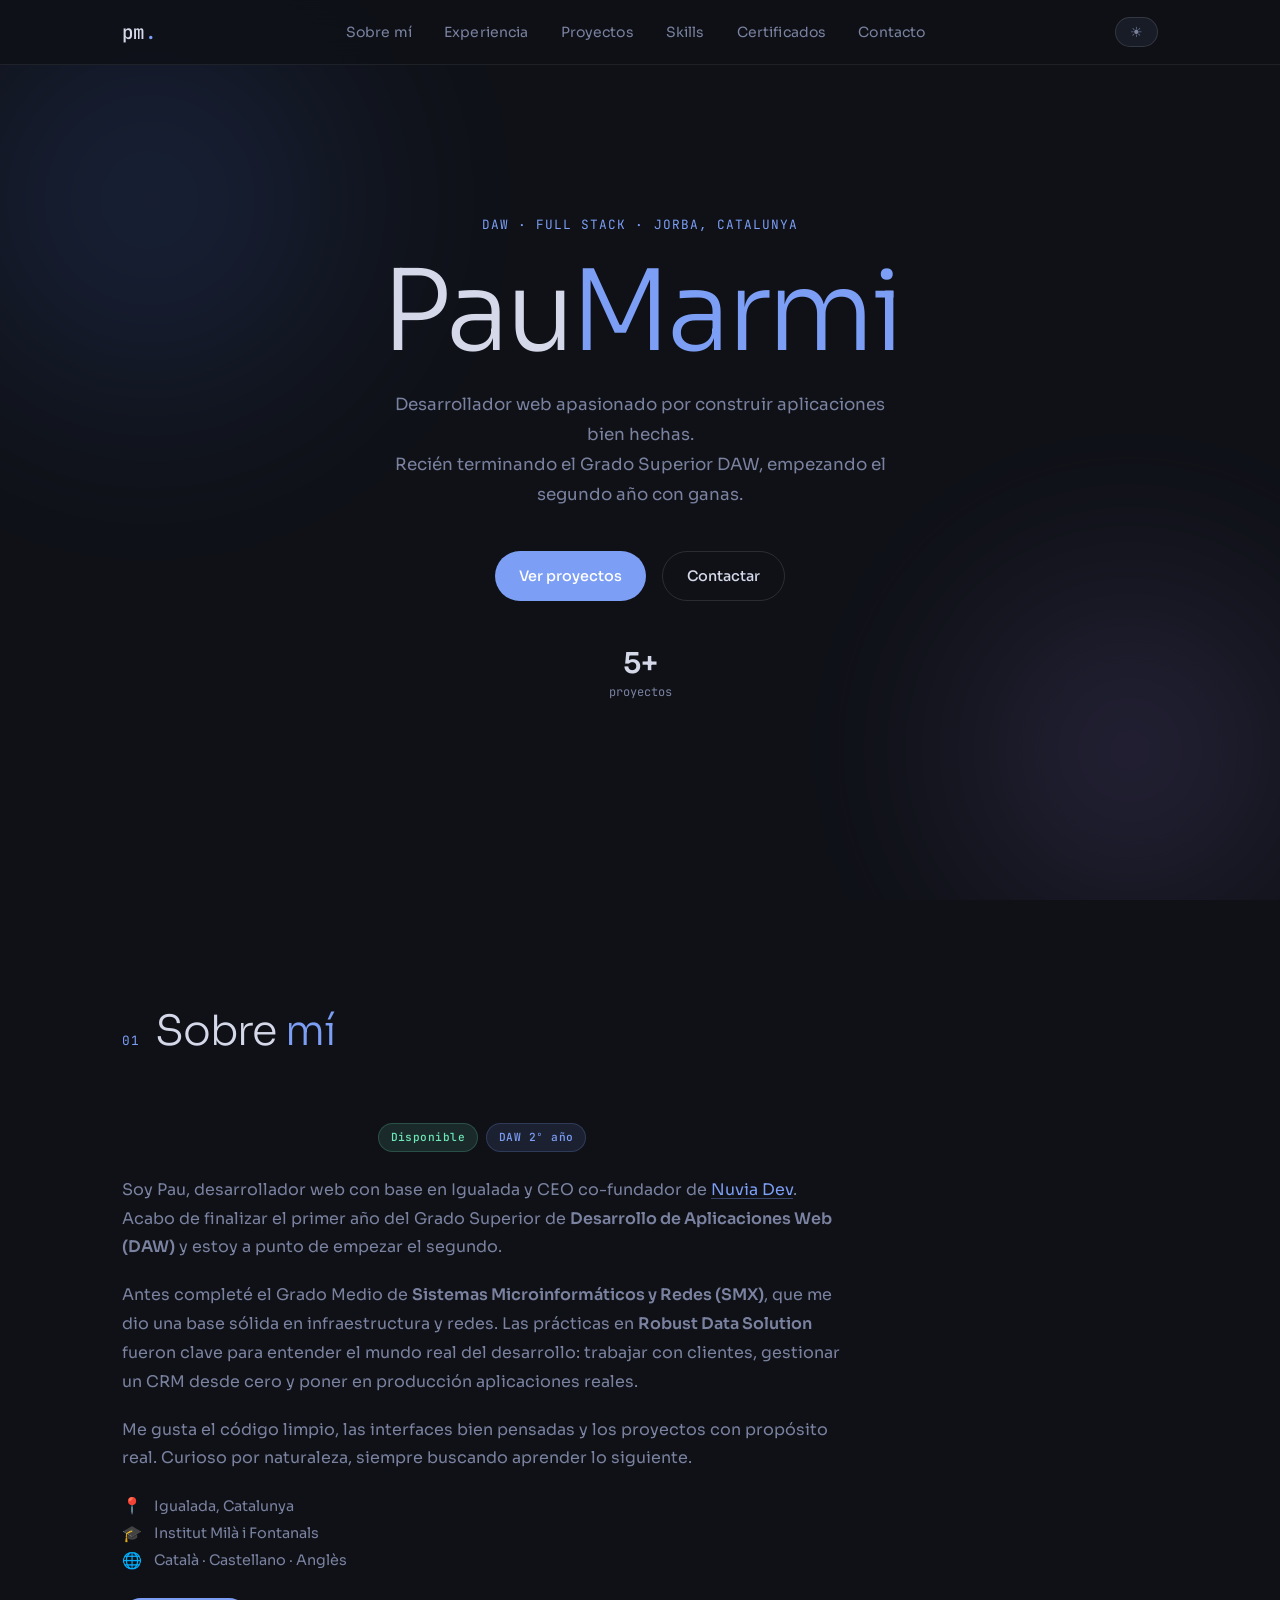
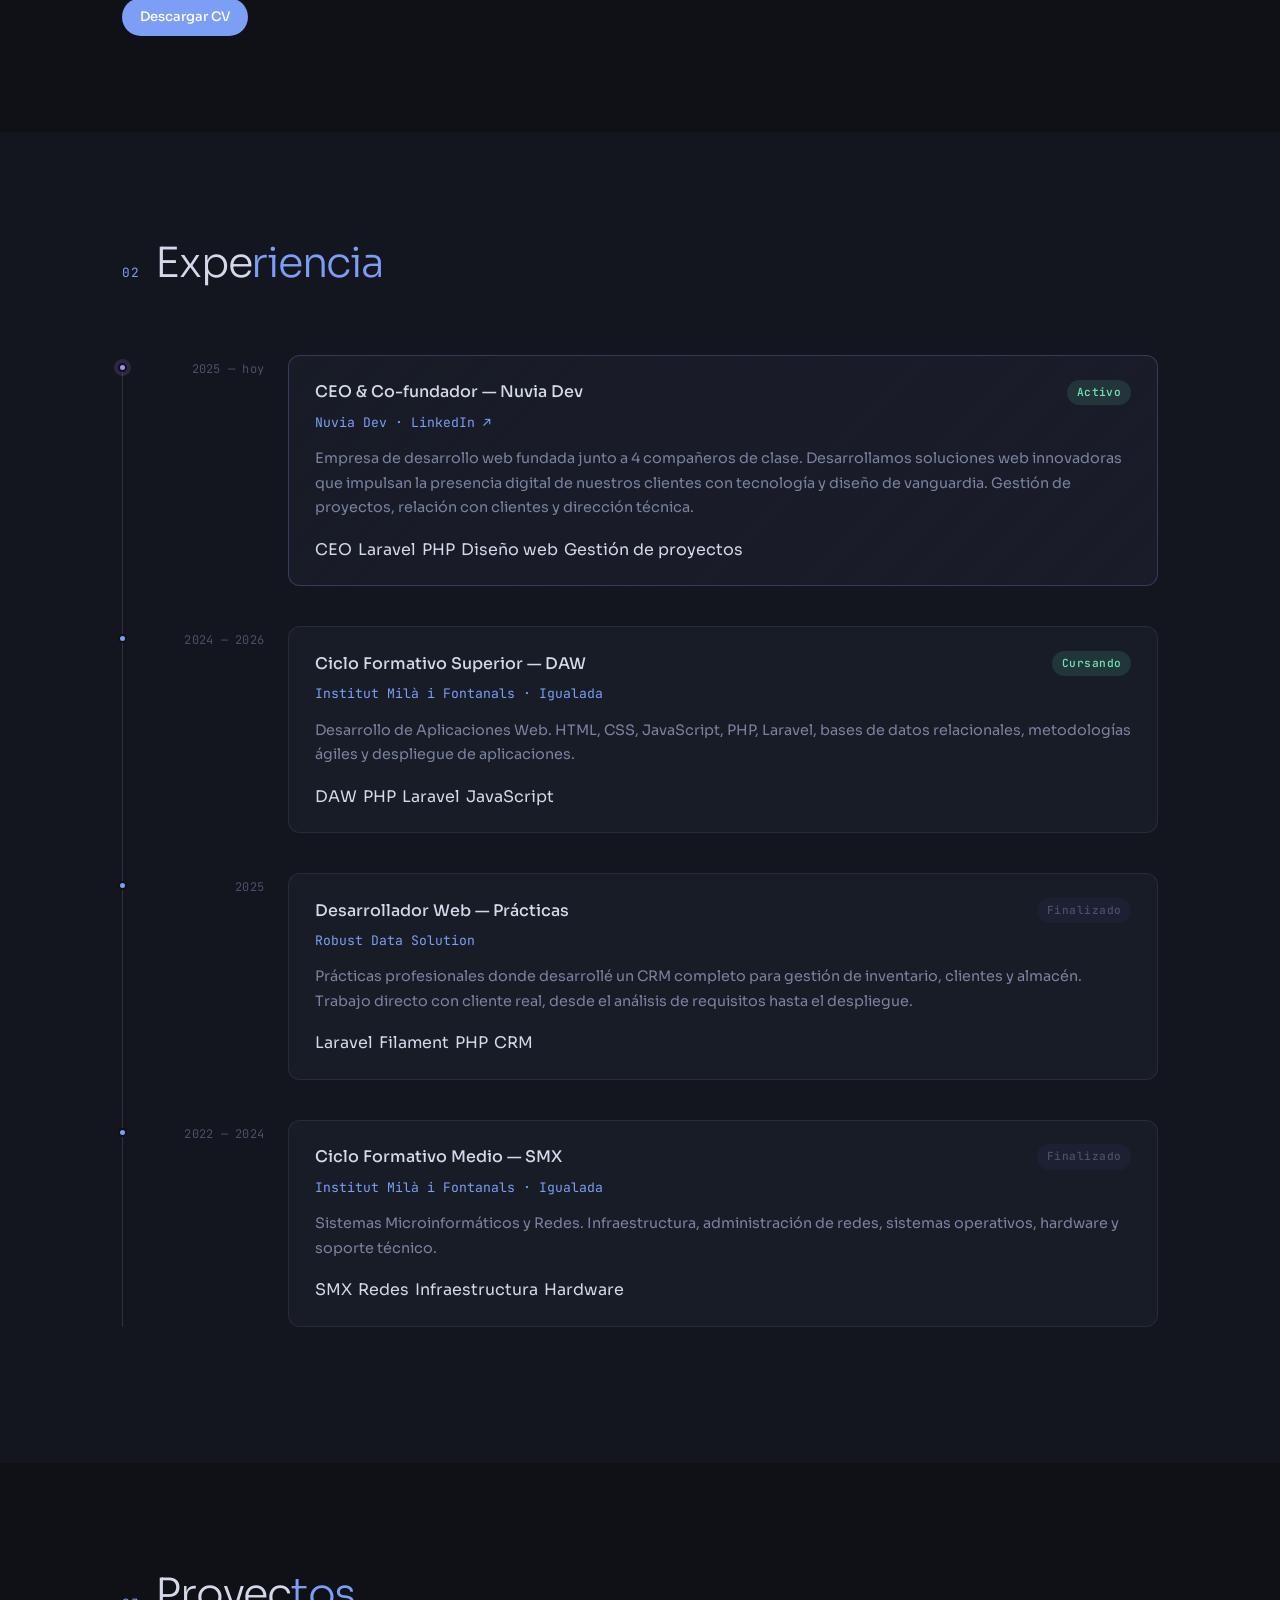
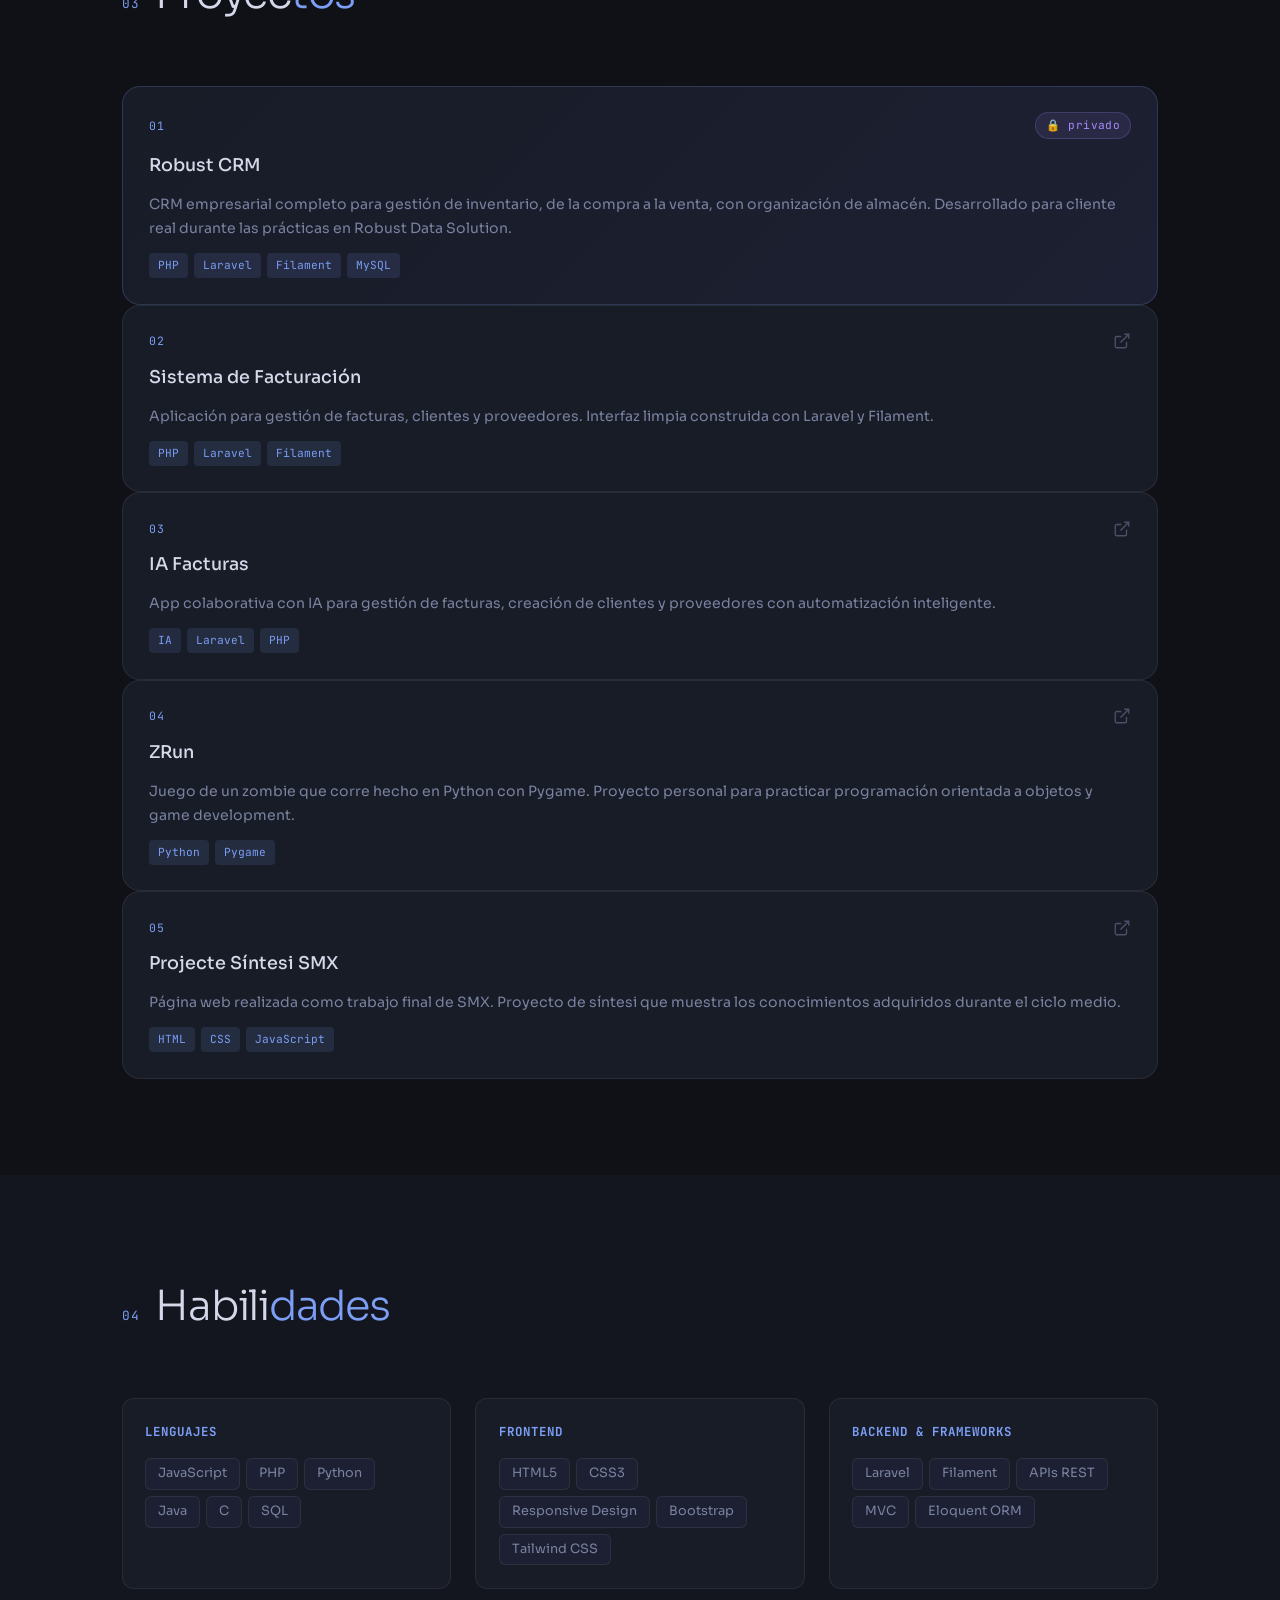
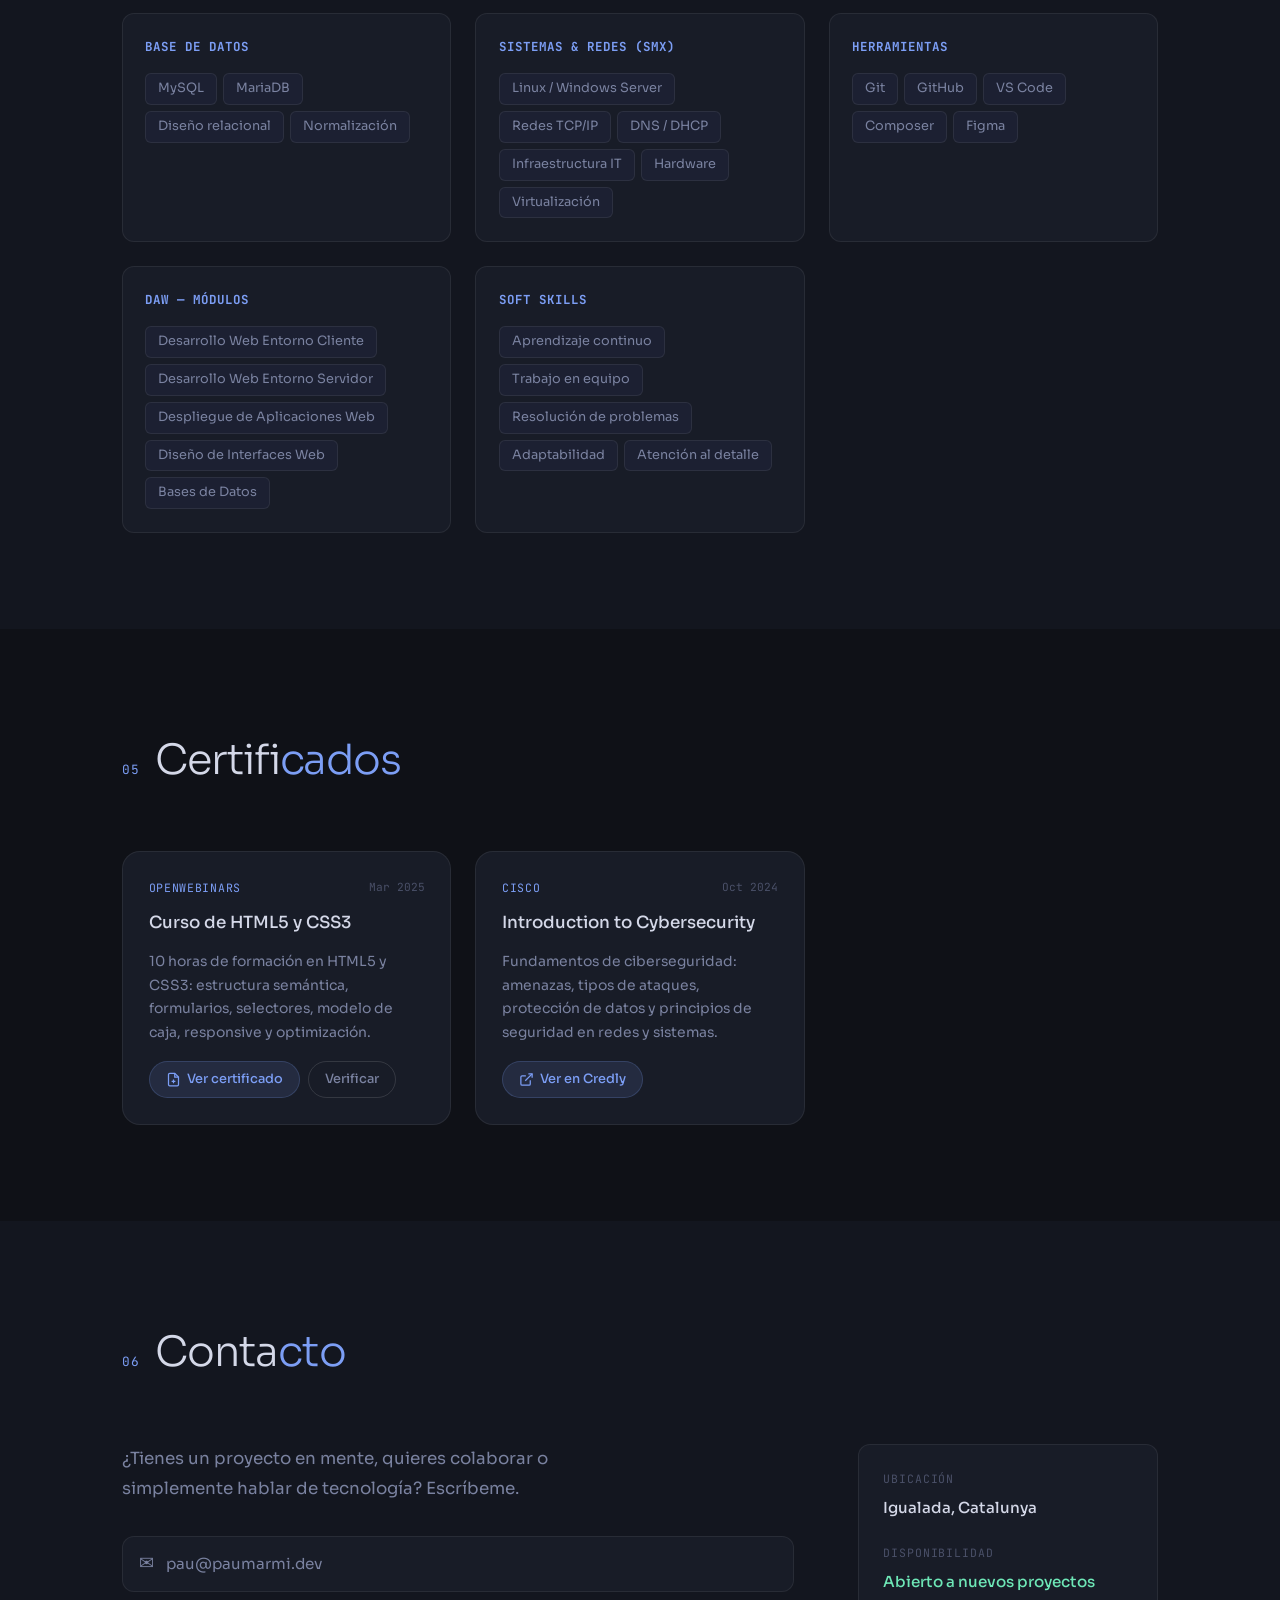
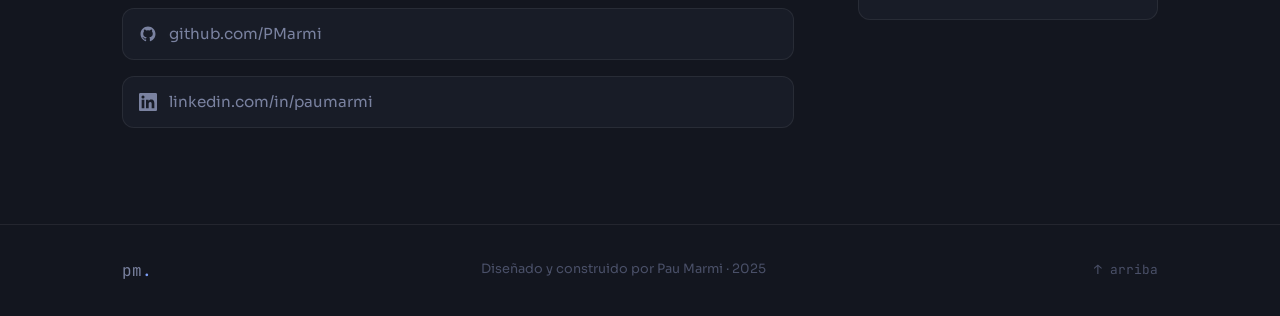
==== commit d66b946d: "pequeños cambios" ====
--- a/index.html
+++ b/index.html
@@ -17,12 +17,12 @@
     <div class="nav-inner">
       <a href="#inicio" class="nav-logo">pm<span class="dot">.</span></a>
       <ul class="nav-links">
-        <li><a href="#sobre">sobre&nbsp;mí</a></li>
-        <li><a href="#experiencia">experiencia</a></li>
-        <li><a href="#proyectos">proyectos</a></li>
-        <li><a href="#habilidades">skills</a></li>
-        <li><a href="#certificados">certificados</a></li>
-        <li><a href="#contacto">contacto</a></li>
+        <li><a href="#sobre">Sobre&nbsp;mí</a></li>
+        <li><a href="#experiencia">Experiencia</a></li>
+        <li><a href="#proyectos">Proyectos</a></li>
+        <li><a href="#habilidades">Skills</a></li>
+        <li><a href="#certificados">Certificados</a></li>
+        <li><a href="#contacto">Contacto</a></li>
       </ul>
       <div class="nav-right">
         <button class="theme-toggle" id="themeToggle" aria-label="Cambiar tema">
@@ -35,12 +35,12 @@
       </div>
     </div>
     <div class="nav-mobile" id="navMobile">
-      <a href="#sobre" onclick="closeMobile()">sobre mí</a>
-      <a href="#experiencia" onclick="closeMobile()">experiencia</a>
-      <a href="#proyectos" onclick="closeMobile()">proyectos</a>
-      <a href="#habilidades" onclick="closeMobile()">skills</a>
-      <a href="#certificados" onclick="closeMobile()">certificados</a>
-      <a href="#contacto" onclick="closeMobile()">contacto</a>
+      <a href="#sobre" onclick="closeMobile()">Sobre mí</a>
+      <a href="#experiencia" onclick="closeMobile()">Experiencia</a>
+      <a href="#proyectos" onclick="closeMobile()">Proyectos</a>
+      <a href="#habilidades" onclick="closeMobile()">Skills</a>
+      <a href="#certificados" onclick="closeMobile()">Certificados</a>
+      <a href="#contacto" onclick="closeMobile()">Contacto</a>
     </div>
   </nav>
 
@@ -51,13 +51,13 @@
       <div class="hero-glow g2"></div>
     </div>
     <div class="hero-content">
-      <p class="hero-tag">DAW · Full Stack · Igualada, Catalunya</p>
+      <p class="hero-tag">DAW · Full Stack · Jorba, Catalunya</p>
       <h1 class="hero-name">
-        <span class="hero-first">pau</span><span class="hero-last">marmi</span>
+        <span class="hero-first">Pau</span><span class="hero-last">Marmi</span>
       </h1>
       <p class="hero-desc">
         Desarrollador web apasionado por construir aplicaciones bien hechas.<br>
-        Recién terminado el Grado Superior DAW, empezando el segundo año con ganas.
+        Recién terminando el Grado Superior DAW, empezando el segundo año con ganas.
       </p>
       <div class="hero-actions">
         <a href="#proyectos" class="btn btn-primary">Ver proyectos</a>
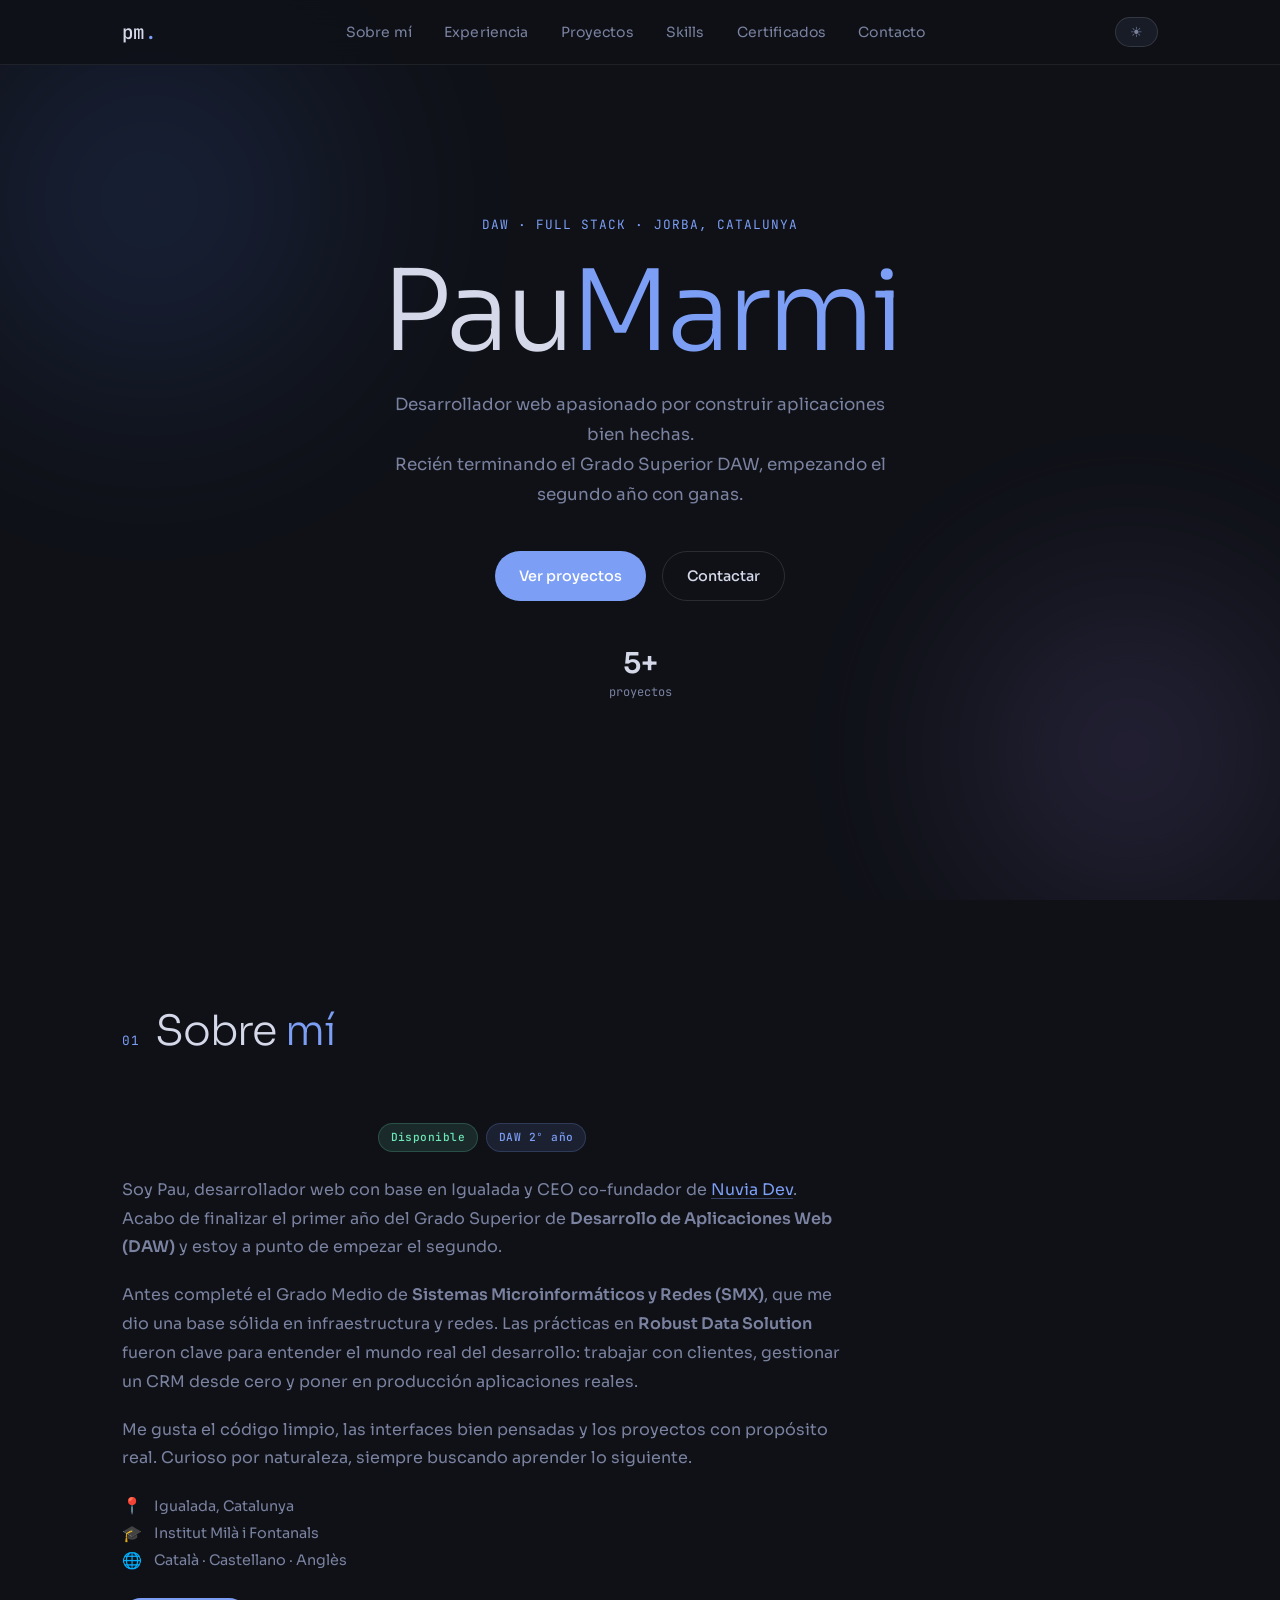
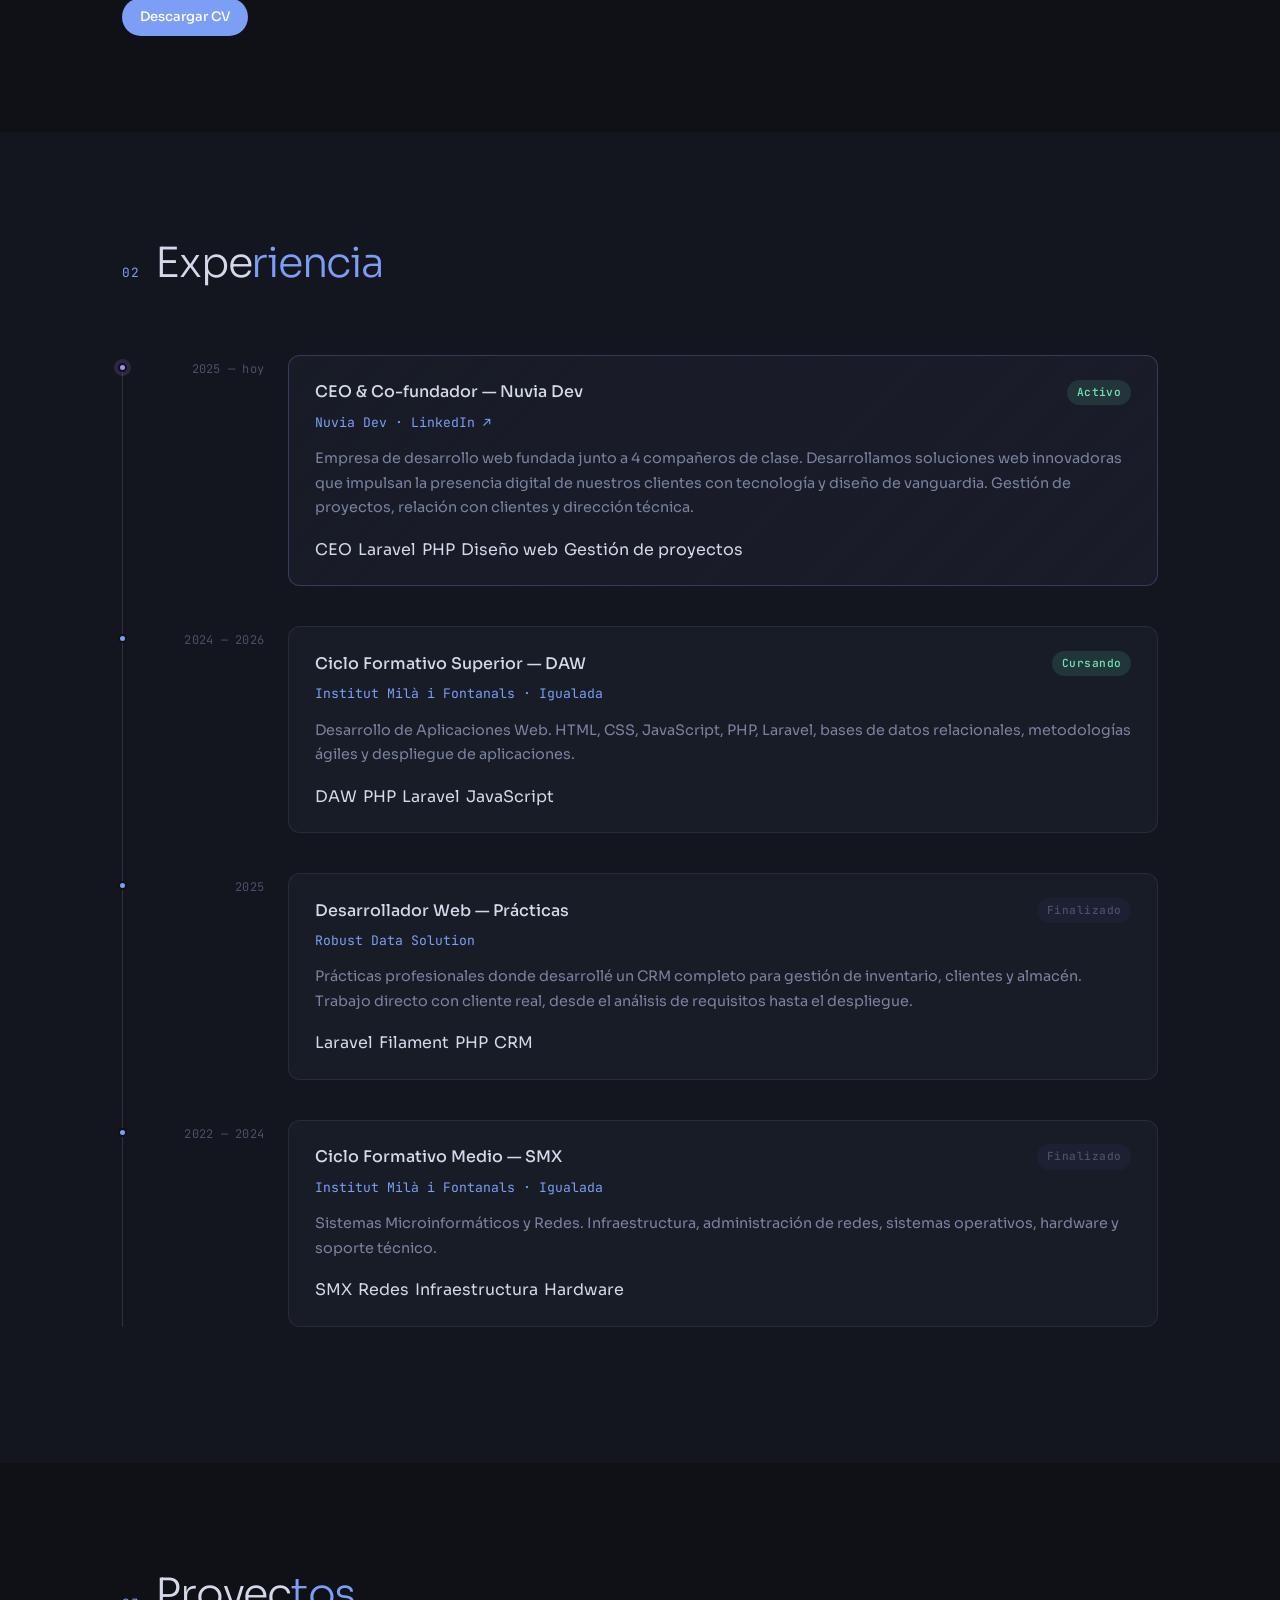
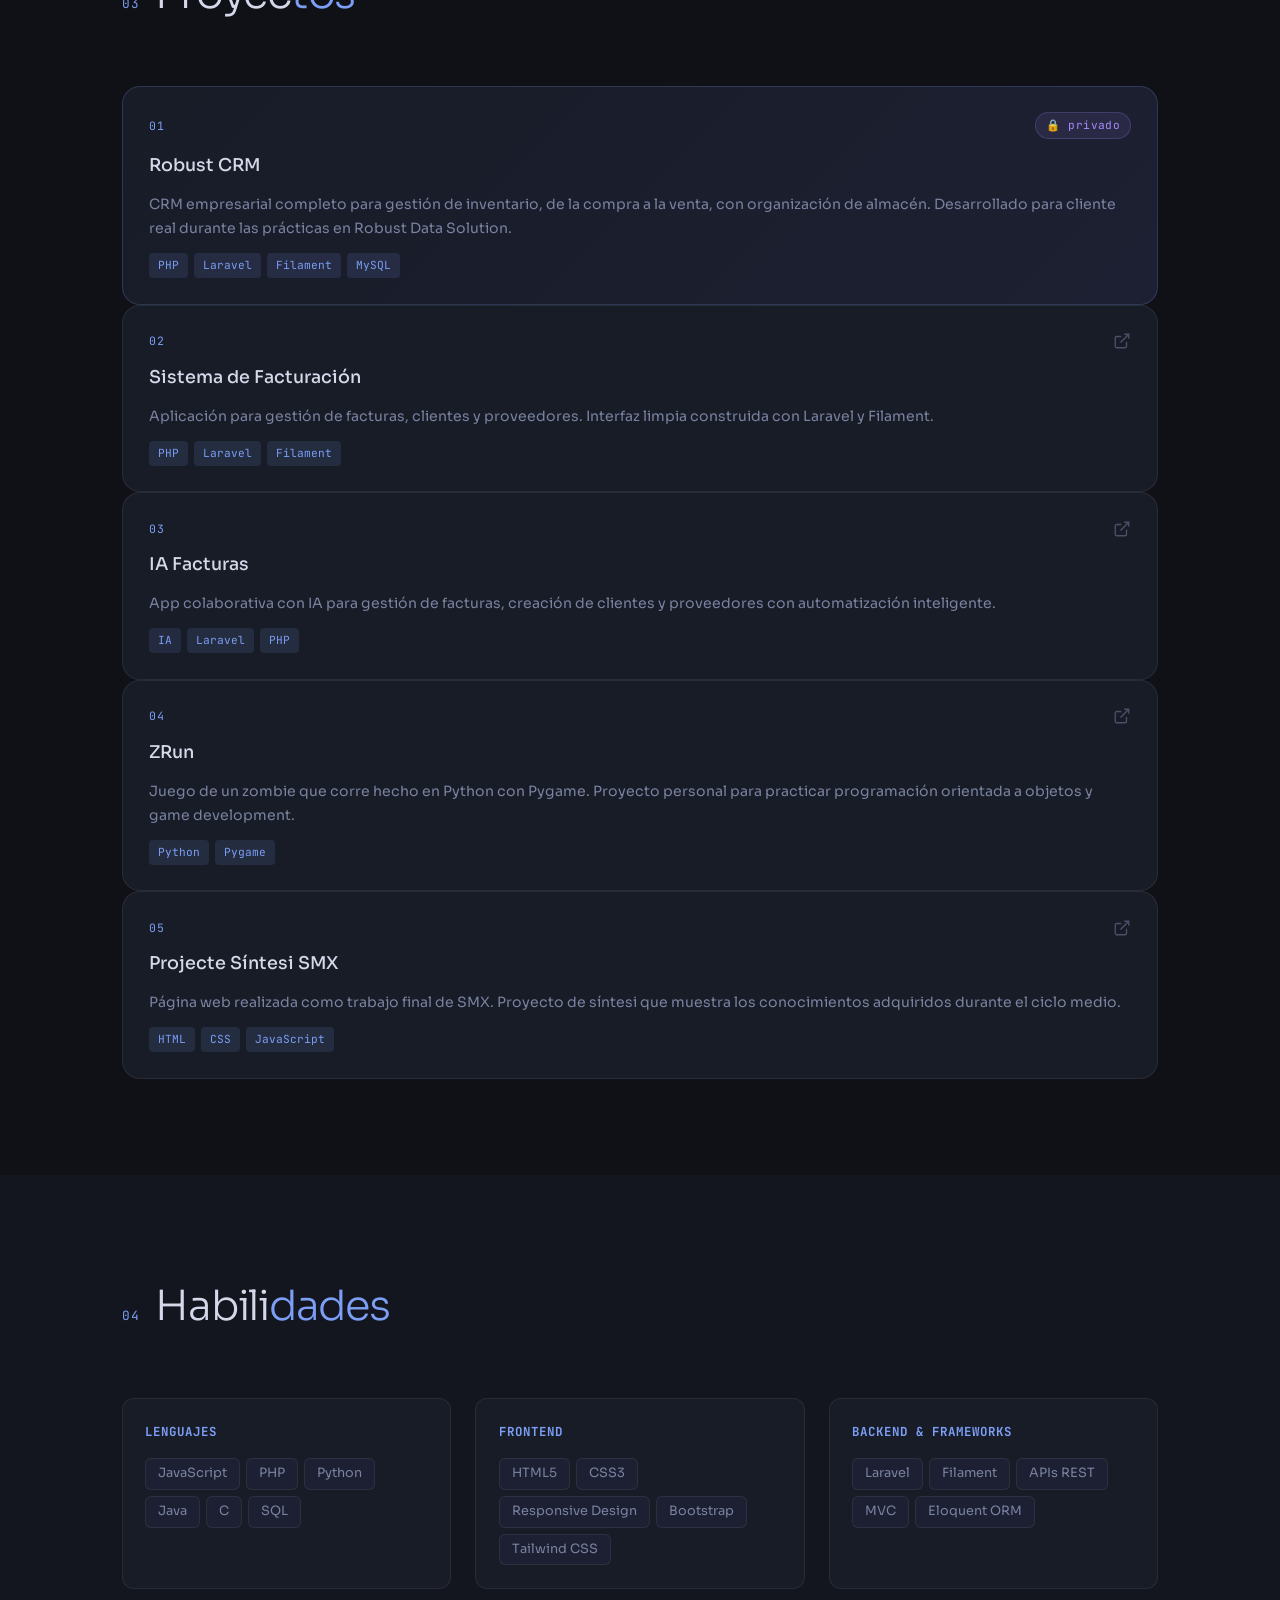
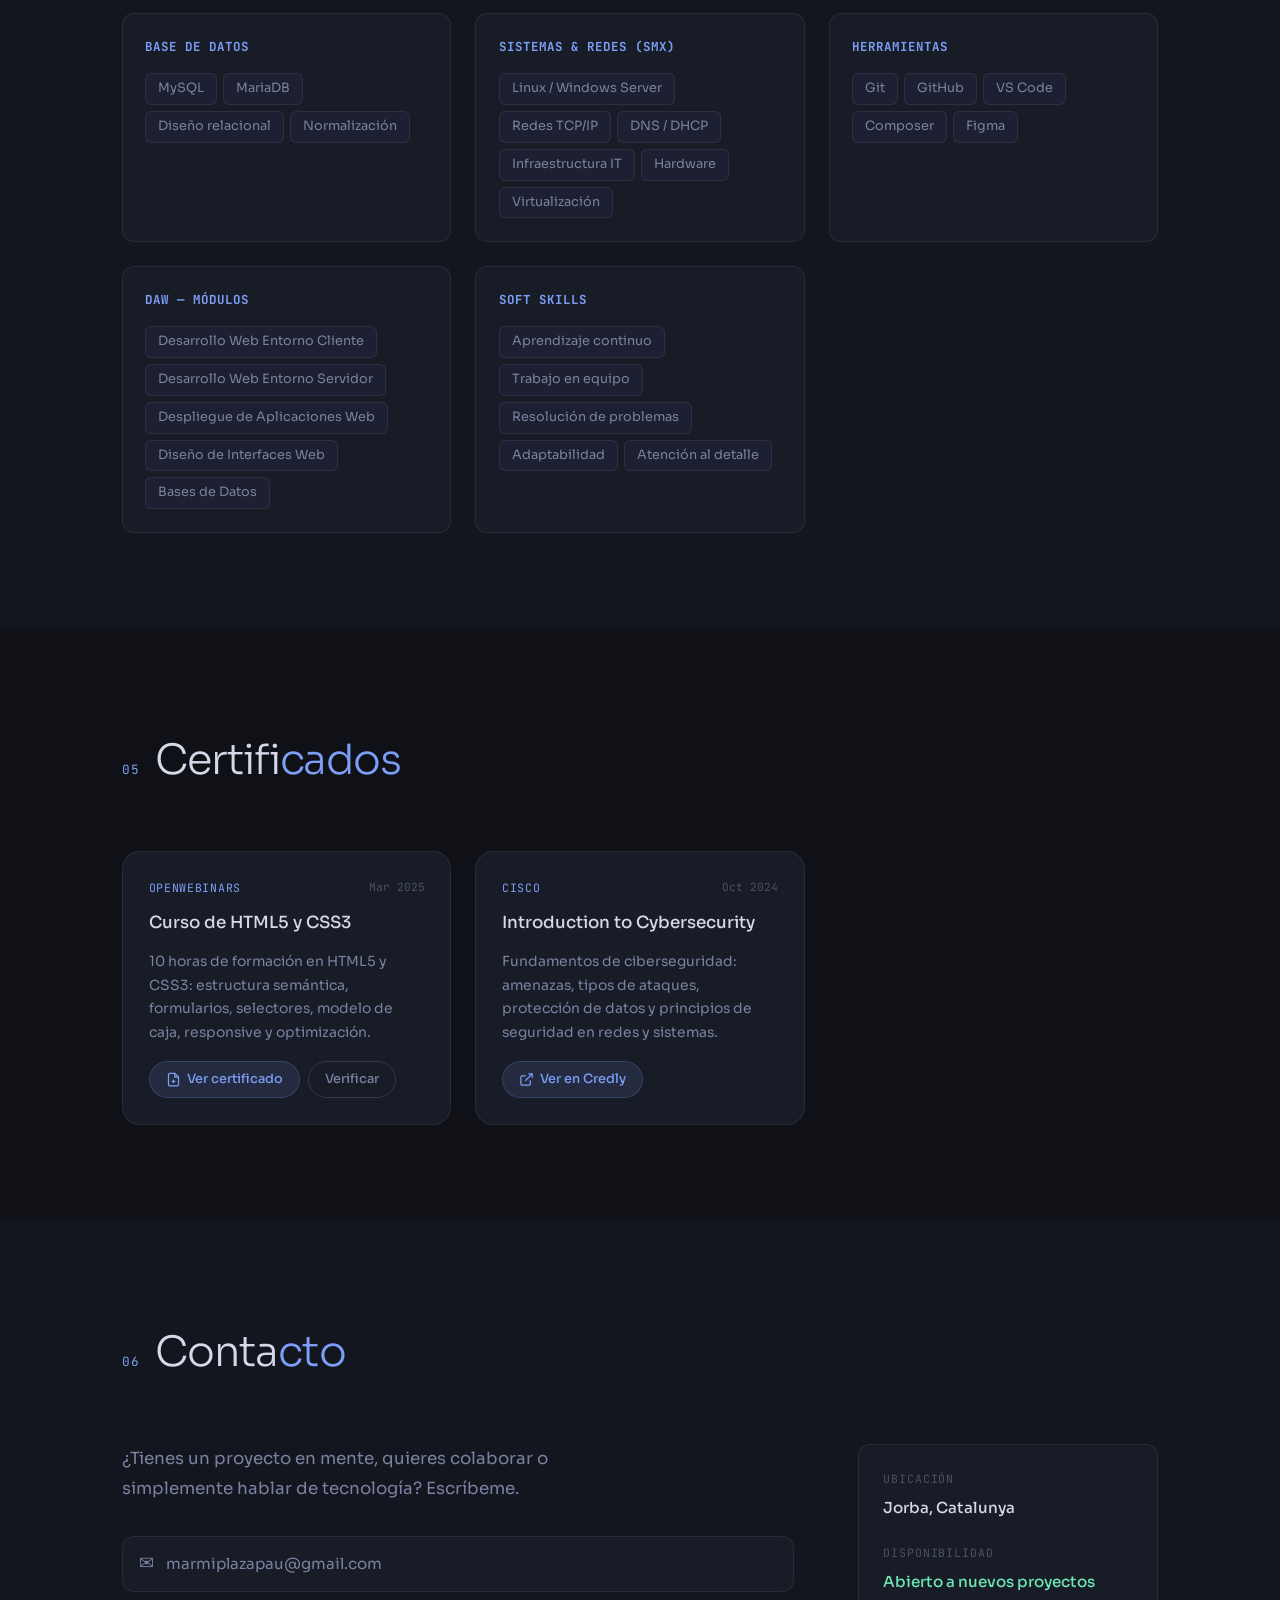
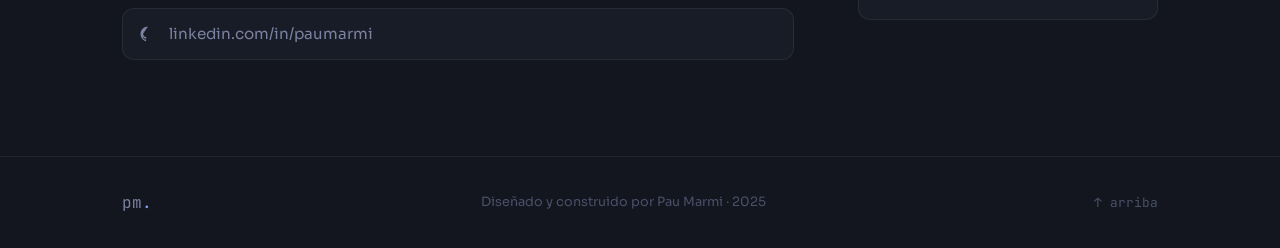
==== commit bf36518d: "img pestaña" ====
--- a/index.html
+++ b/index.html
@@ -9,6 +9,7 @@
   <link rel="preconnect" href="https://fonts.gstatic.com" crossorigin />
   <link href="https://fonts.googleapis.com/css2?family=Sora:wght@300;400;500;600&family=JetBrains+Mono:wght@400;500&display=swap" rel="stylesheet" />
   <link rel="stylesheet" href="style.css" />
+  <link rel="icon" type="image/png" href="/img/logopaginapersonal.png" />
 </head>
 <body>
 
@@ -431,16 +432,16 @@
         <div class="contact-text">
           <p>¿Tienes un proyecto en mente, quieres colaborar o simplemente hablar de tecnología? Escríbeme.</p>
           <div class="contact-links">
-            <a href="mailto:pau@paumarmi.dev" class="contact-link">
+            <a href="mailto:marmiplazapau@gmail.com" class="contact-link">
               <span class="contact-icon">✉</span>
-              <span>pau@paumarmi.dev</span>
+              <span>marmiplazapau@gmail.com</span>
             </a>
             <a href="https://github.com/PMarmi" target="_blank" class="contact-link">
-              <svg width="18" height="18" viewBox="0 0 24 24" fill="currentColor"><path d="M12 2C6.477 2 2 6.484 2 12.017c0 4.425 2.865 8.18 6.839 9.504.5.092.682-.217.682-.483 0-.237-.008-.868-.013-1.703-2.782.605-3.369-1.343-3.369-1.343-.454-1.158-1.11-1.466-1.11-1.466-.908-.62.069-.608.069-.608 1.003.07 1.531 1.032 1.531 1.032.892 1.53 2.341 1.088 2.91.832.092-.647.35-1.088.636-1.338-2.22-.253-4.555-1.113-4.555-4.951 0-1.093.39-1.988 1.029-2.688-.103-.253-.446-1.272.098-2.65 0 0 .84-.27 2.75 1.026A9.564 9.564 0 0 1 12 6.844a9.59 9.59 0 0 1 2.504.337c1.909-1.296 2.747-1.027 2.747-1.027.546 1.379.202 2.398.1 2.651.64.7 1.028 1.595 1.028 2.688 0 3.848-2.339 4.695-4.566 4.943.359.309.678.92.678 1.855 0 1.338-.012 2.419-.012 2.747 0 .268.18.58.688.482A10.02 10.02 0 0 0 22 12.017C22 6.484 17.522 2 12 2z"/></svg>
+              <svg width="18" height="18" viewBox="0 0 24 24" fill="currentColor"><path d="M12 2C6.477 2 2 6.484 2 12.017c0 4.425 2.865 8.18 6.839 9.504.5.092.682-.217.682-.483 0-.237-.008-.868-.013-1.703-2.782.605-3.369-1.343-3.369-1.343-.454-1.158-1.11-1.466-1.11-1.466-.908-.62.069-.608.069-.608 1.003.07 1.531 1.032 1.531 1.032.892 1.53 2.341 1.088 2.91.832.092-.647.35-1.088.636-1.338-2.22-.253-4.555-1.113-4.555-4.951 0-1.093.39-1。988 1。029-2。688-.103-.253-.446-1。272 .098-2。65 0 0 .84-.27 2。75 1。026A9。564 9。564 0 0 １ １２ ６。８４４a９。５９ ９。５９ ０ ０ １ ２。５０４。３３７c１。９０９-１。２９６ ２。７４７-１。０２７ ２。７４７-１。０２７。５４６ １。３７９ 。２０２ ２。３９８ 。１ ２。６５１ 。６４ 。７ １。０２８ 。５９５ １。０２８ 。６８８ ０ 。３８４８-２。３３９ 。６９５-４。５６６ 。９４３ 。３５９ 。３０９ 。６７８ 。９２ 。６７８ 。８５５ ： ： ： ： ： ： ： ： ： ： ： ： ： ： ： ： ： ： ： ： ： ： ： ： ： ： ： ： ： ： ： ： ： ： ： ： ： ： ： ： ： ： ， ， ， ， ， ， ， ， ， ， ， ， ， ， ， ， ， ， ， ， ， ， ， ， ， ， ， ， ， ， ， ， ， ， ， ， ، ، ، ، ، ، ، ، ، ، ، ، ، ، ، ، ، ، ، ، ، ، ، ، ، ، ة ة ة ة ة ة ة ة ة ة ة ة ة ة ة ة ة ة ة ة ة ة ة ة ة ة ة ة د د د د د د د د د د د د د د د د د د د د د د د د د د د د د د د د دددددددددددددددددددдددдd d d d d d d d d d d d d d d d d d d d d d d d d d d D D D D D D D D D D D D D D D D D D D D D D D D D D
               <span>github.com/PMarmi</span>
             </a>
             <a href="https://www.linkedin.com/in/paumarmi/" target="_blank" class="contact-link">
-              <svg width="18" height="18" viewBox="0 0 24 24" fill="currentColor"><path d="M20.447 20.452h-3.554v-5.569c0-1.328-.027-3.037-1.852-3.037-1.853 0-2.136 1.445-2.136 2.939v5.667H9.351V9h3.414v1.561h.046c.477-.9 1.637-1.85 3.37-1.85 3.601 0 4.267 2.37 4.267 5.455v6.286zM5.337 7.433a2.062 2.062 0 0 1-2.063-2.065 2.064 2.064 0 1 1 2.063 2.065zm1.782 13.019H3.555V9h3.564v11.452zM22.225 0H1.771C.792 0 0 .774 0 1.729v20.542C0 23.227.792 24 1.771 24h20.451C23.2 24 24 23.227 24 22.271V1.729C24 .774 23.2 0 22.222 0h.003z"/></svg>
+              <svg width="18" height="18" viewBox="0 0 24 24" fill="currentColor"><path d="M20.447 20.452h-3.554v-5.569c0-1.328-.027-3.037-1.852-3.037-1.853 0-2.136 1.445-2.136 2.939v5.667H9.351V9h3.414v1.561h.046c.477-.9 1.637-1.85 3.37-1.85 3.601 0 4.267 2.37 4.267 5.455v6.286zM5.337 7.433a2.062 2.062 0 0 1-2.063-2.065 2.064 2。064 0 1 1 2。063 2。065zm1。782 13。019H3。555V9h3。564v11。452zM22。225 0H1。771C。792 0 0 。774 0 1。729v20。542C0 23。227 。792 24 1。771 24h20。451C23。２ ２４ ２４ ２３。２２７ ２４ ２２。２７１V１。７２９C２４ 。７７４ ２３。２ ０ ２２。２２２ 。０h。００３z"/></svg>
               <span>linkedin.com/in/paumarmi</span>
             </a>
           </div>
@@ -448,7 +449,7 @@
         <div class="contact-location">
           <div class="location-card">
             <span class="location-label">Ubicación</span>
-            <span class="location-value">Igualada, Catalunya</span>
+            <span class="location-value">Jorba, Catalunya</span>
             <span class="location-label" style="margin-top:1rem">Disponibilidad</span>
             <span class="location-value avail">Abierto a nuevos proyectos</span>
           </div>
